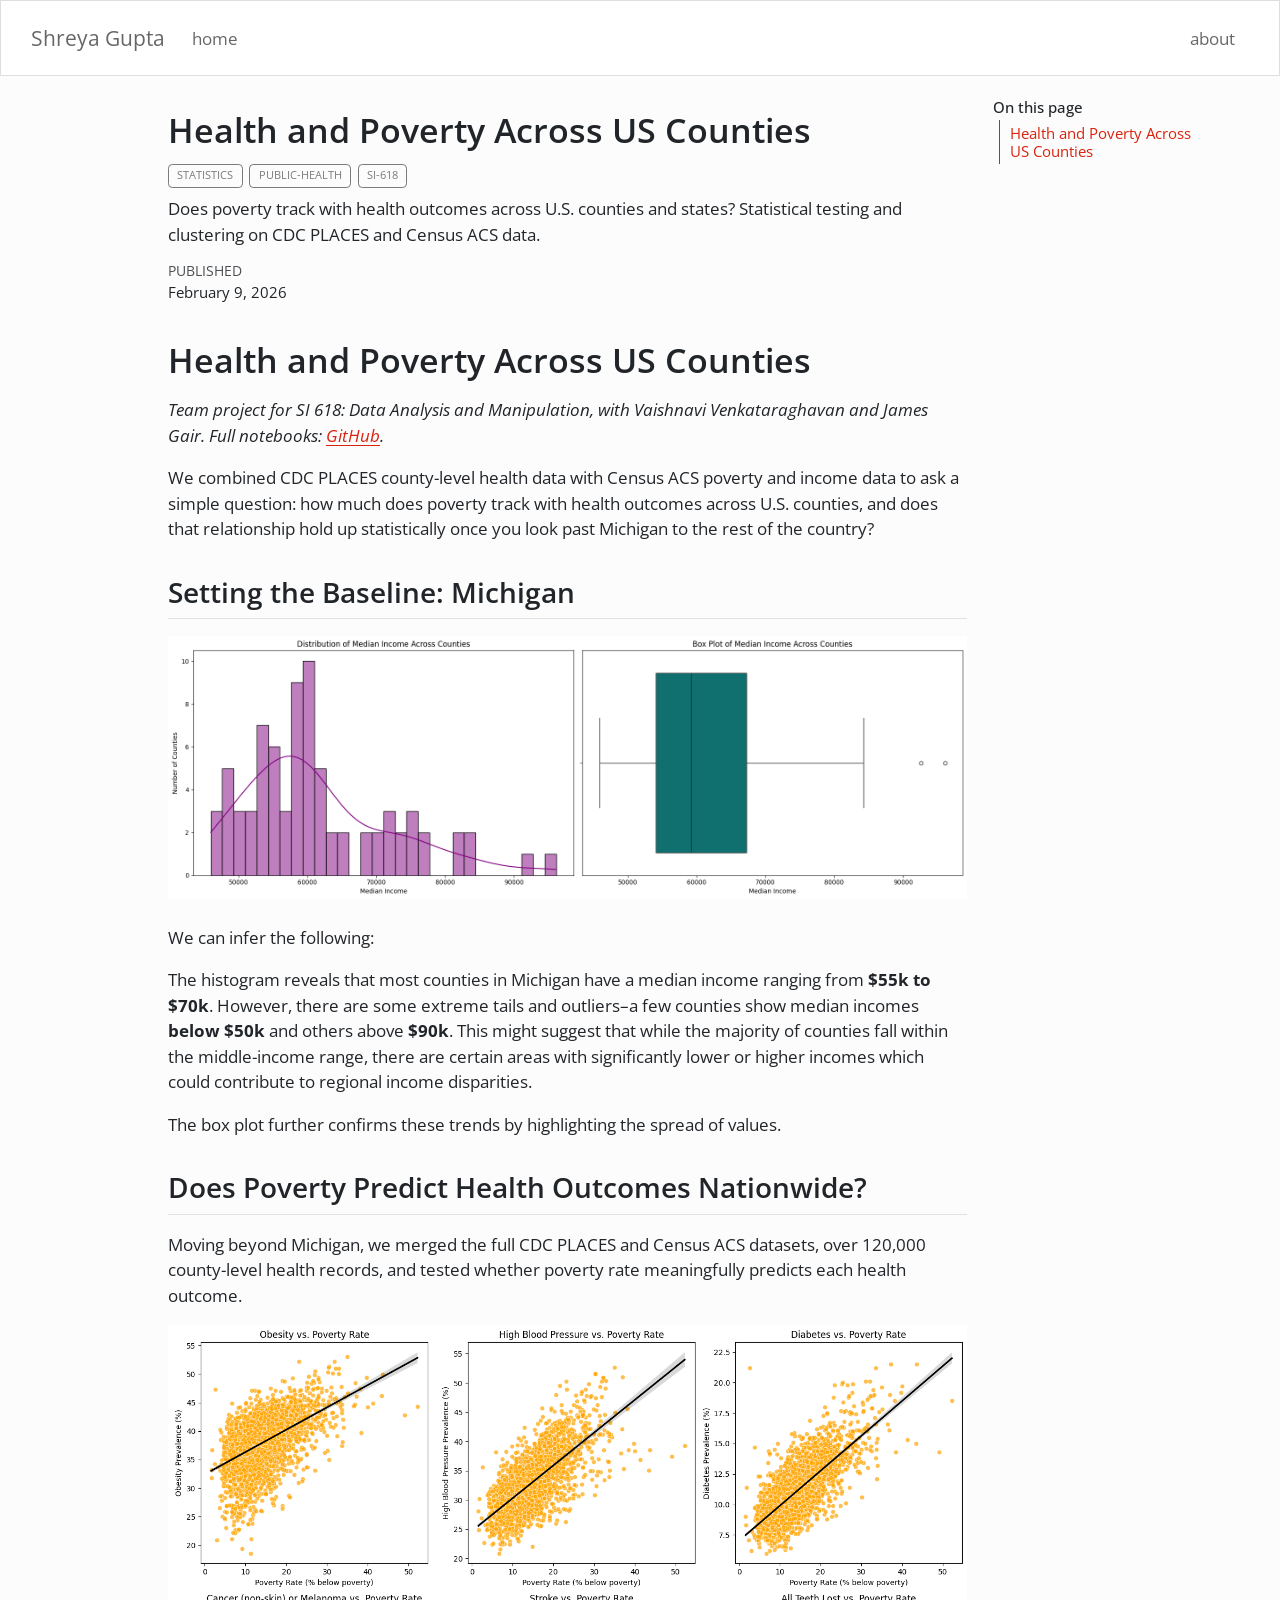
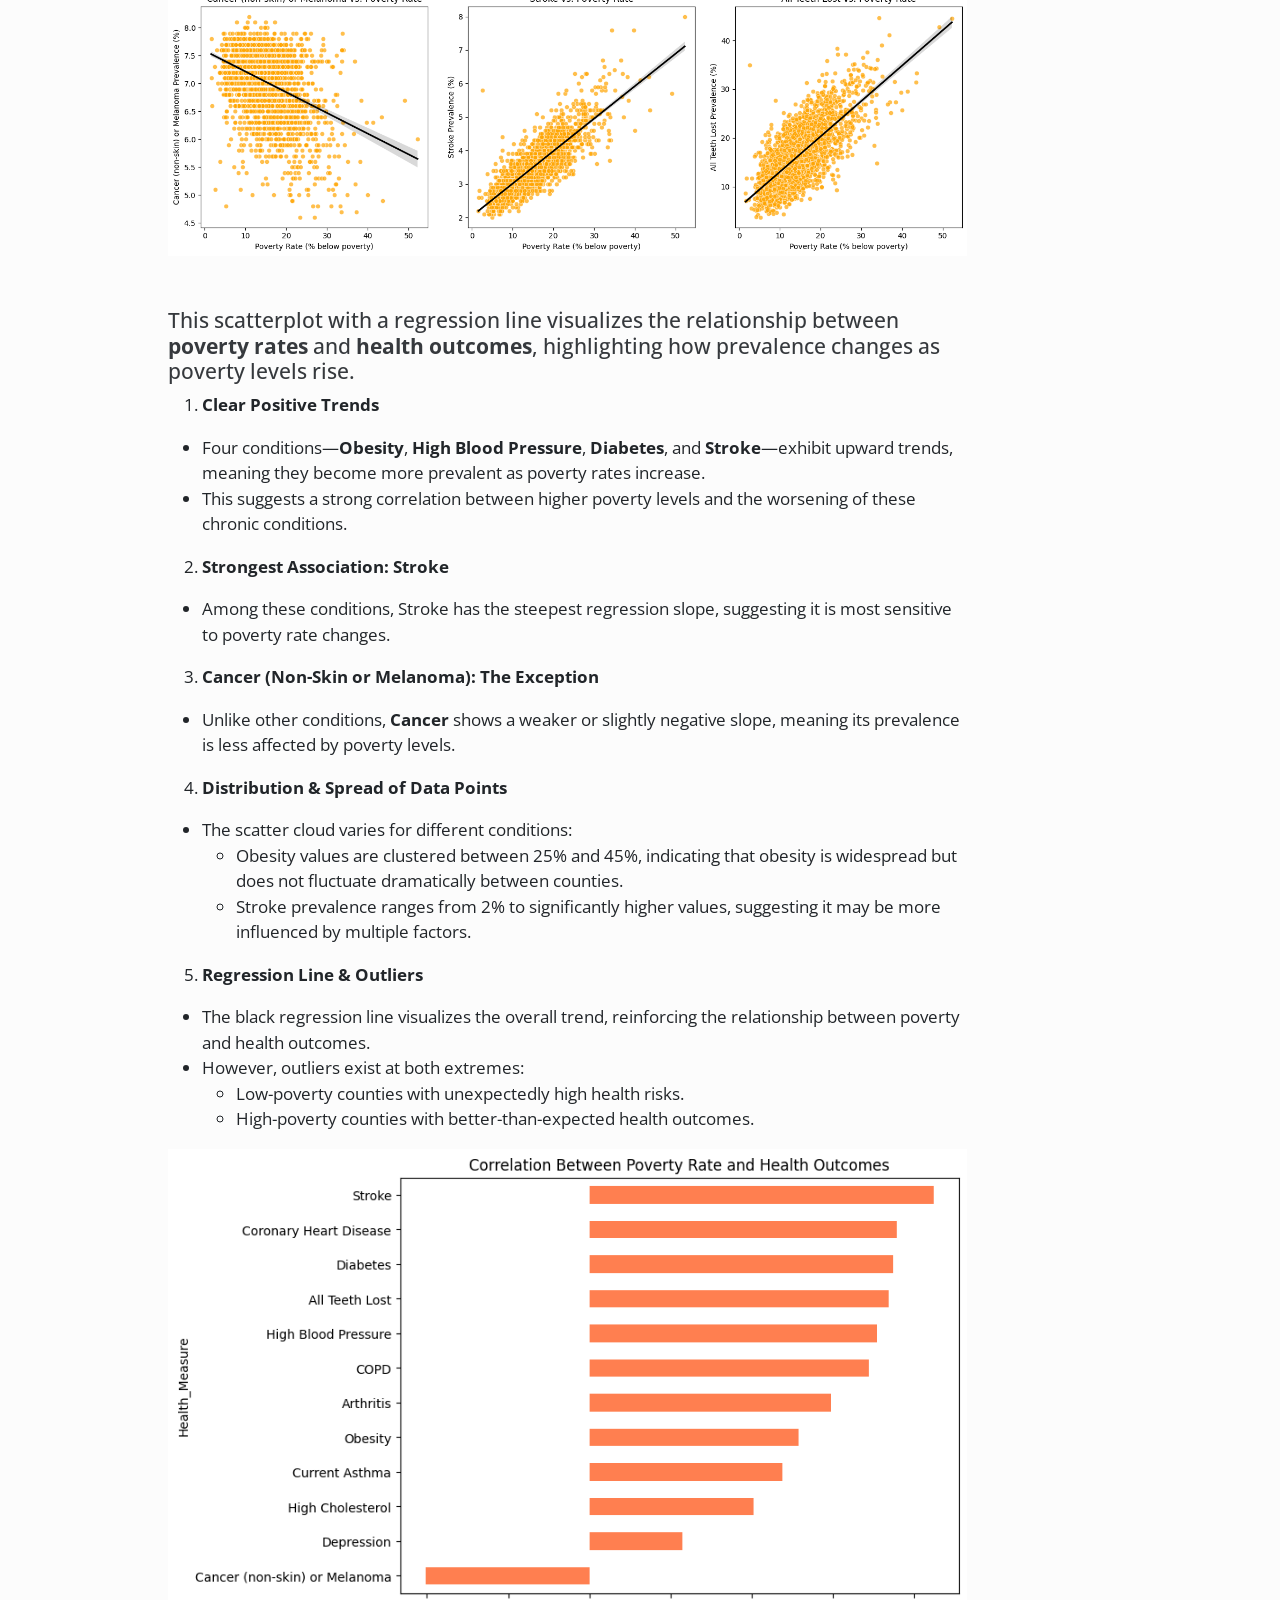
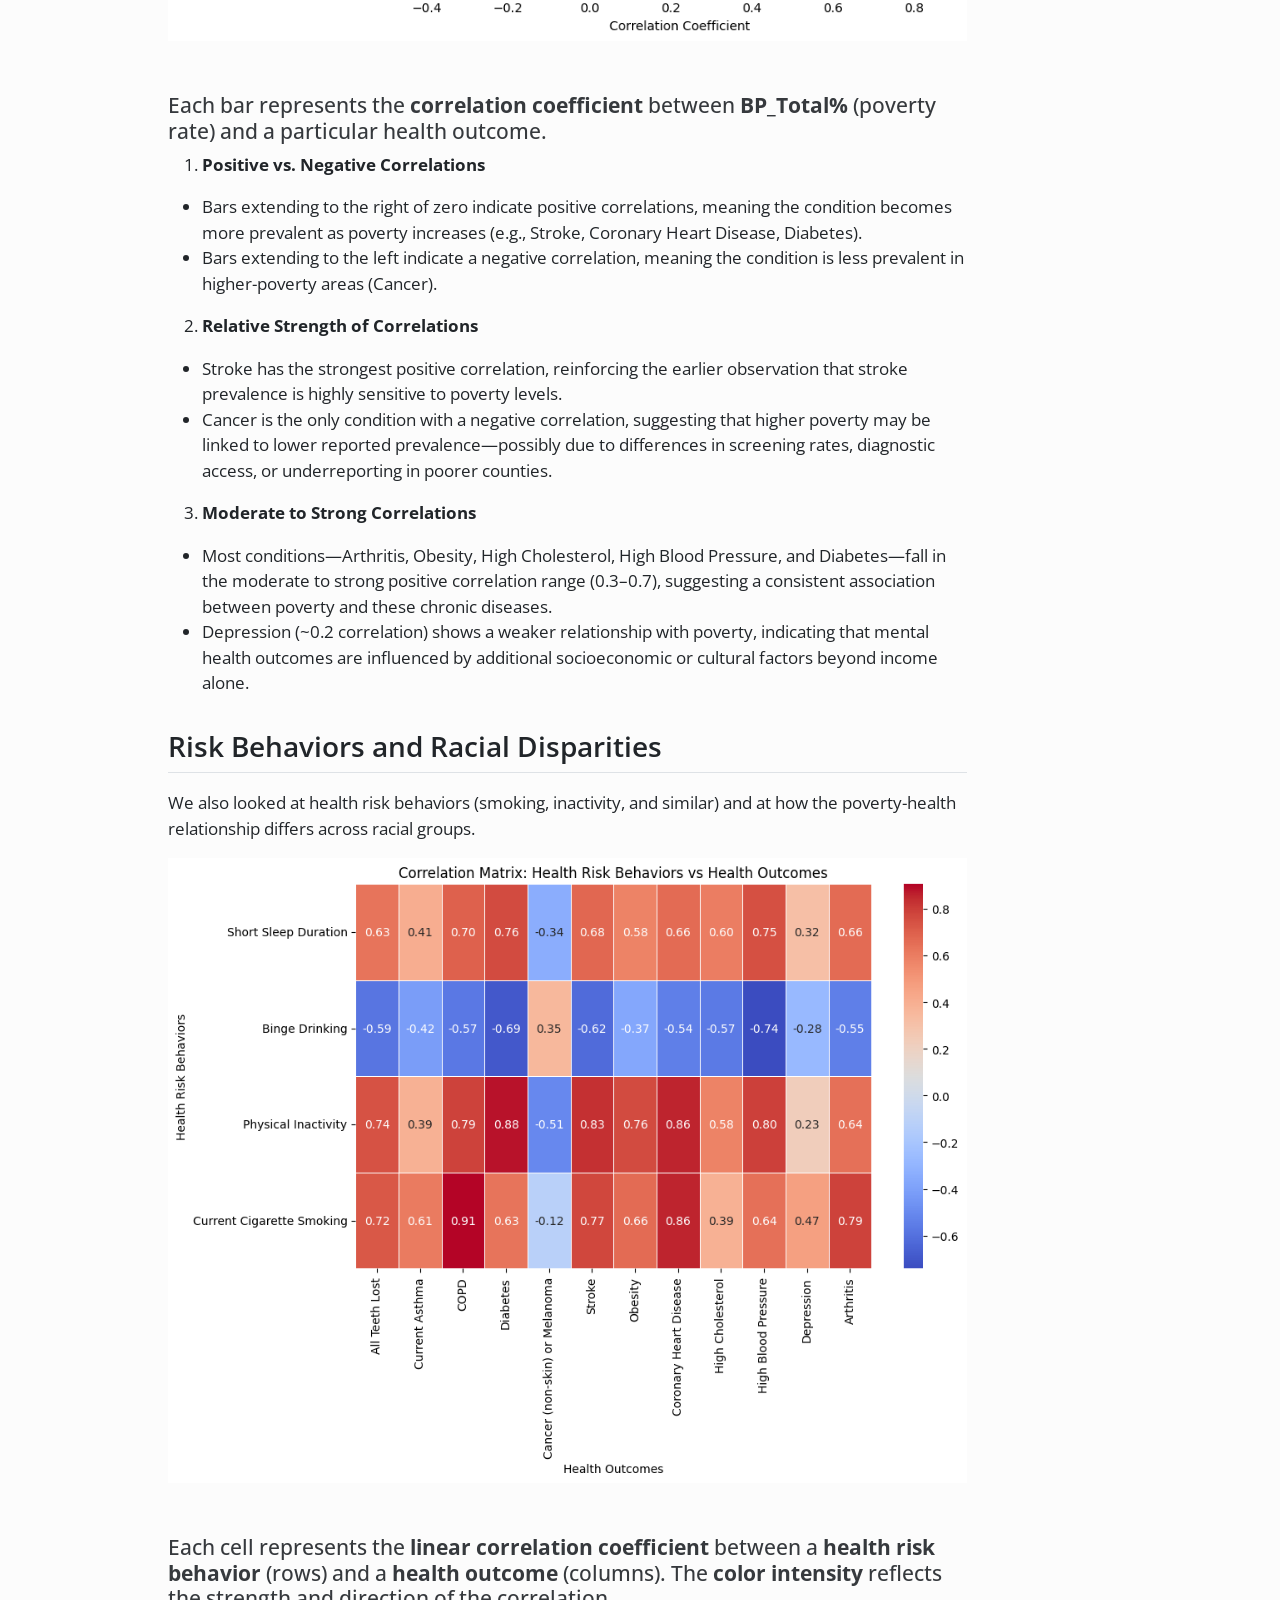
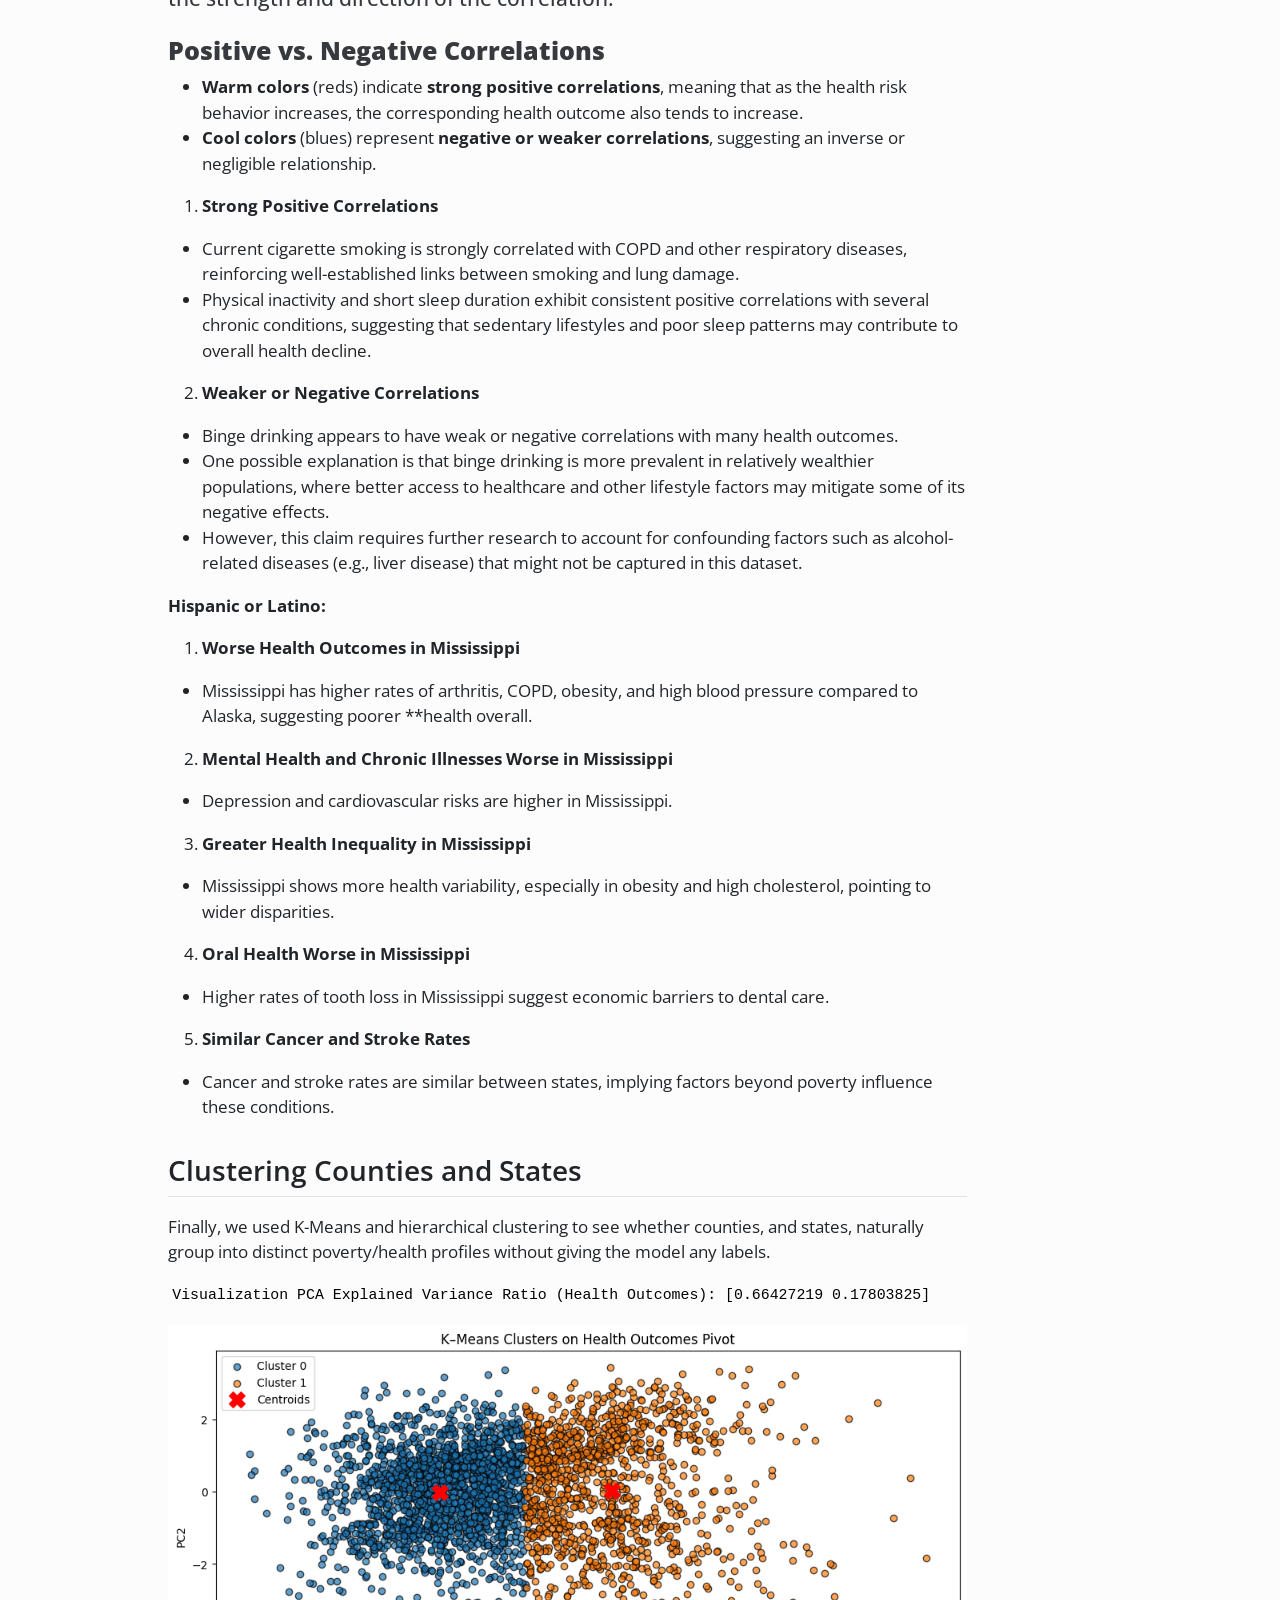
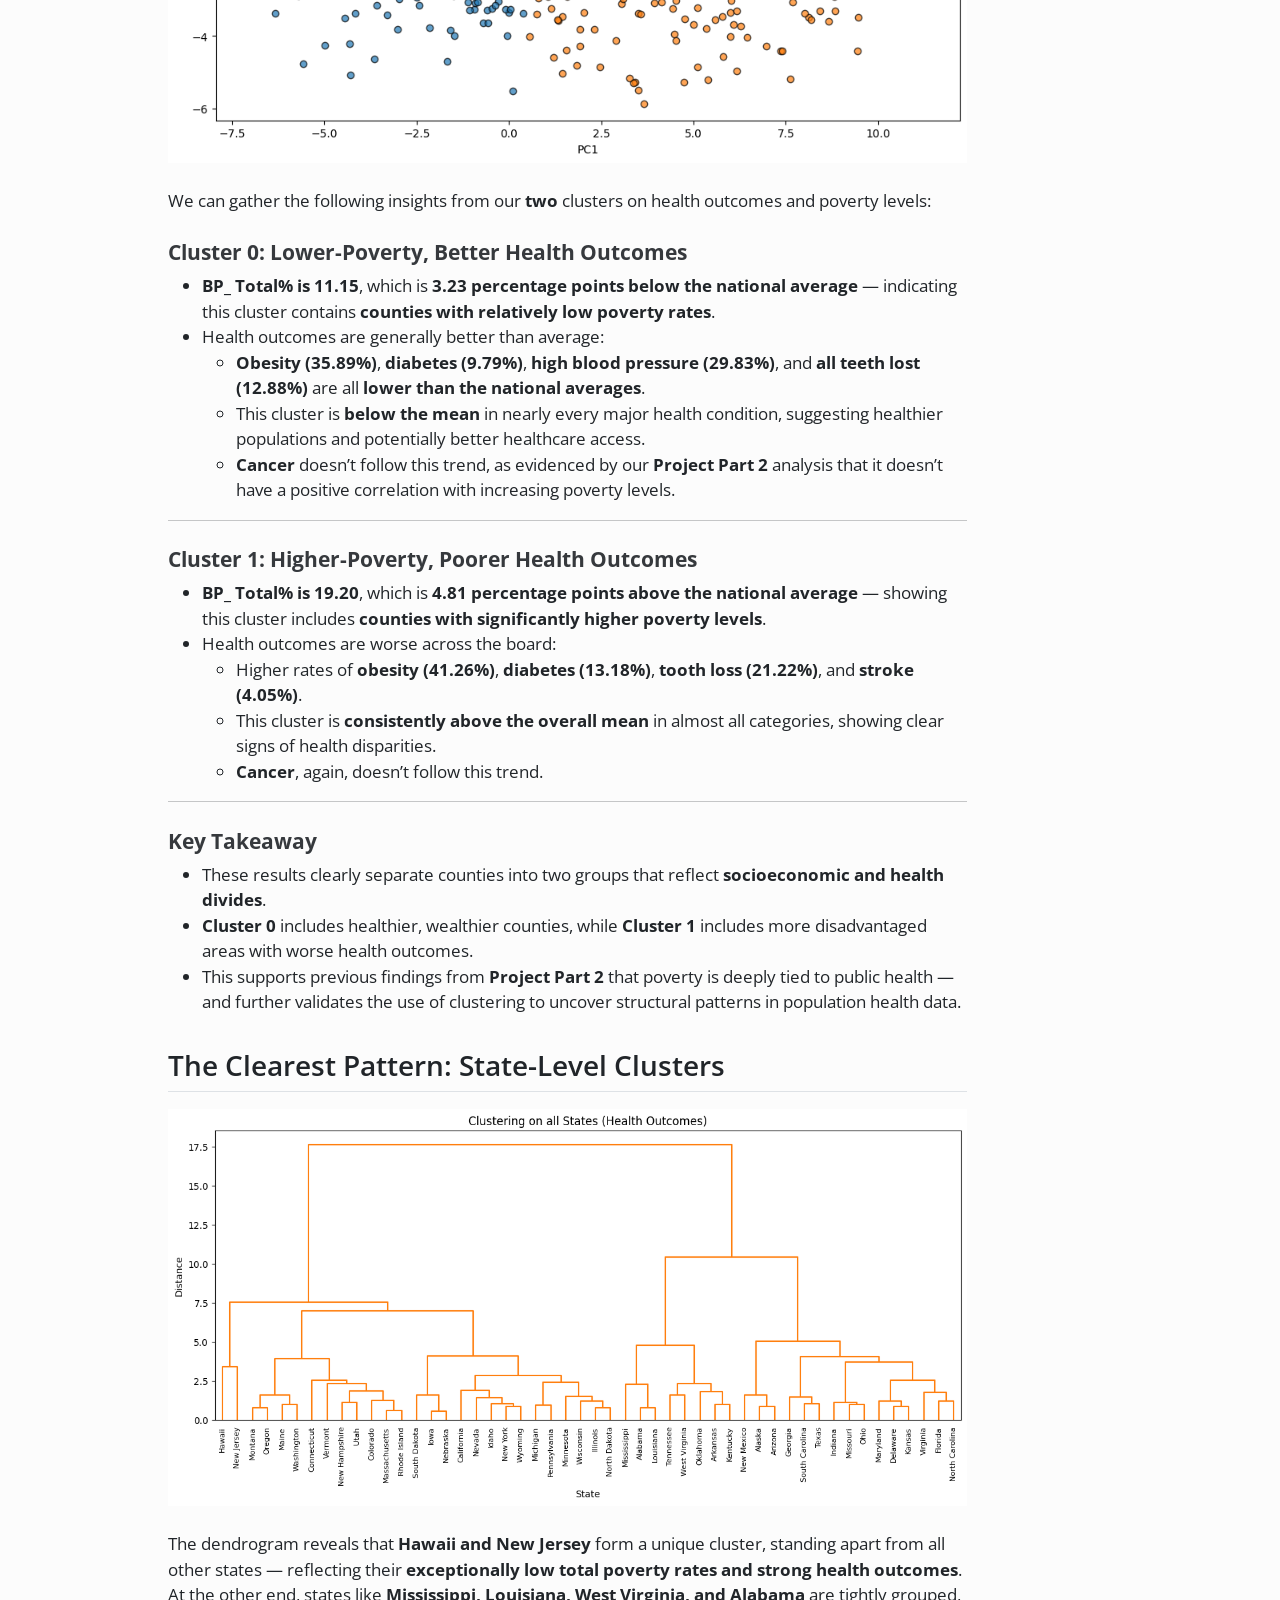
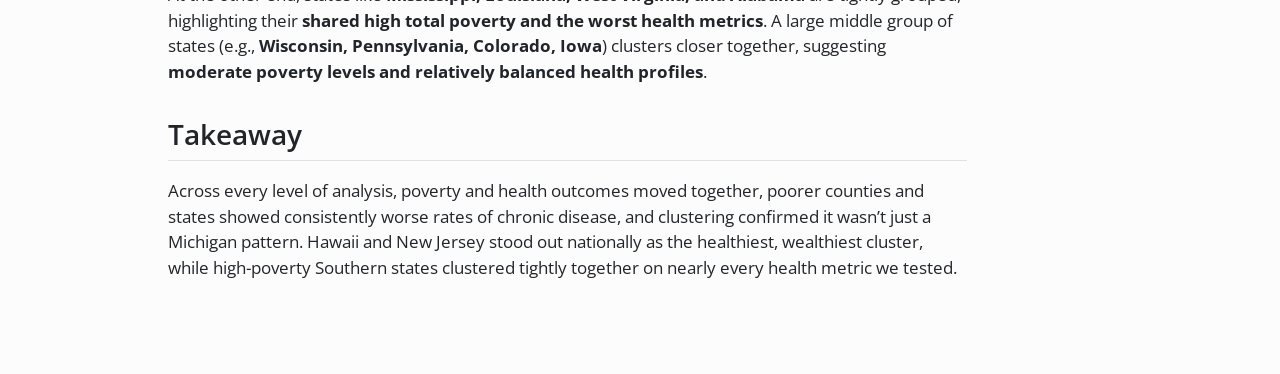
==== docs/posts/county-health-poverty/index.html @ 6ba3e2e2 "Add three portfolio posts: music festival networks, county health/poverty analysis, IBD prediction" ====
<!DOCTYPE html>
<html xmlns="http://www.w3.org/1999/xhtml" lang="en" xml:lang="en"><head>

<meta charset="utf-8">
<meta name="generator" content="quarto-1.5.57">

<meta name="viewport" content="width=device-width, initial-scale=1.0, user-scalable=yes">

<meta name="dcterms.date" content="2026-02-09">
<meta name="description" content="Does poverty track with health outcomes across U.S. counties and states? Statistical testing and clustering on CDC PLACES and Census ACS data.">

<title>Health and Poverty Across US Counties – Shreya Gupta</title>
<style>
code{white-space: pre-wrap;}
span.smallcaps{font-variant: small-caps;}
div.columns{display: flex; gap: min(4vw, 1.5em);}
div.column{flex: auto; overflow-x: auto;}
div.hanging-indent{margin-left: 1.5em; text-indent: -1.5em;}
ul.task-list{list-style: none;}
ul.task-list li input[type="checkbox"] {
  width: 0.8em;
  margin: 0 0.8em 0.2em -1em; /* quarto-specific, see https://github.com/quarto-dev/quarto-cli/issues/4556 */ 
  vertical-align: middle;
}
</style>


<script src="../../site_libs/quarto-nav/quarto-nav.js"></script>
<script src="../../site_libs/quarto-nav/headroom.min.js"></script>
<script src="../../site_libs/clipboard/clipboard.min.js"></script>
<script src="../../site_libs/quarto-search/autocomplete.umd.js"></script>
<script src="../../site_libs/quarto-search/fuse.min.js"></script>
<script src="../../site_libs/quarto-search/quarto-search.js"></script>
<meta name="quarto:offset" content="../../">
<script src="../../site_libs/quarto-html/quarto.js"></script>
<script src="../../site_libs/quarto-html/popper.min.js"></script>
<script src="../../site_libs/quarto-html/tippy.umd.min.js"></script>
<script src="../../site_libs/quarto-html/anchor.min.js"></script>
<link href="../../site_libs/quarto-html/tippy.css" rel="stylesheet">
<link href="../../site_libs/quarto-html/quarto-syntax-highlighting.css" rel="stylesheet" id="quarto-text-highlighting-styles">
<script src="../../site_libs/bootstrap/bootstrap.min.js"></script>
<link href="../../site_libs/bootstrap/bootstrap-icons.css" rel="stylesheet">
<link href="../../site_libs/bootstrap/bootstrap.min.css" rel="stylesheet" id="quarto-bootstrap" data-mode="light">
<script id="quarto-search-options" type="application/json">{
  "location": "navbar",
  "copy-button": false,
  "collapse-after": 3,
  "panel-placement": "end",
  "type": "overlay",
  "limit": 50,
  "keyboard-shortcut": [
    "f",
    "/",
    "s"
  ],
  "show-item-context": false,
  "language": {
    "search-no-results-text": "No results",
    "search-matching-documents-text": "matching documents",
    "search-copy-link-title": "Copy link to search",
    "search-hide-matches-text": "Hide additional matches",
    "search-more-match-text": "more match in this document",
    "search-more-matches-text": "more matches in this document",
    "search-clear-button-title": "Clear",
    "search-text-placeholder": "",
    "search-detached-cancel-button-title": "Cancel",
    "search-submit-button-title": "Submit",
    "search-label": "Search"
  }
}</script>


</head>

<body class="nav-fixed">

<div id="quarto-search-results"></div>
  <header id="quarto-header" class="headroom fixed-top">
    <nav class="navbar navbar-expand-lg " data-bs-theme="dark">
      <div class="navbar-container container-fluid">
      <div class="navbar-brand-container mx-auto">
    <a class="navbar-brand" href="../../index.html">
    <span class="navbar-title">Shreya Gupta</span>
    </a>
  </div>
            <div id="quarto-search" class="" title="Search"></div>
          <button class="navbar-toggler" type="button" data-bs-toggle="collapse" data-bs-target="#navbarCollapse" aria-controls="navbarCollapse" role="menu" aria-expanded="false" aria-label="Toggle navigation" onclick="if (window.quartoToggleHeadroom) { window.quartoToggleHeadroom(); }">
  <span class="navbar-toggler-icon"></span>
</button>
          <div class="collapse navbar-collapse" id="navbarCollapse">
            <ul class="navbar-nav navbar-nav-scroll me-auto">
  <li class="nav-item">
    <a class="nav-link" href="../../index.html"> 
<span class="menu-text">home</span></a>
  </li>  
</ul>
            <ul class="navbar-nav navbar-nav-scroll ms-auto">
  <li class="nav-item">
    <a class="nav-link" href="../../about.html"> 
<span class="menu-text">about</span></a>
  </li>  
</ul>
          </div> <!-- /navcollapse -->
            <div class="quarto-navbar-tools">
</div>
      </div> <!-- /container-fluid -->
    </nav>
</header>
<!-- content -->
<div id="quarto-content" class="quarto-container page-columns page-rows-contents page-layout-article page-navbar">
<!-- sidebar -->
<!-- margin-sidebar -->
    <div id="quarto-margin-sidebar" class="sidebar margin-sidebar">
        <nav id="TOC" role="doc-toc" class="toc-active">
    <h2 id="toc-title">On this page</h2>
   
  <ul>
  <li><a href="#health-and-poverty-across-us-counties" id="toc-health-and-poverty-across-us-counties" class="nav-link active" data-scroll-target="#health-and-poverty-across-us-counties">Health and Poverty Across US Counties</a>
  <ul class="collapse">
  <li><a href="#setting-the-baseline-michigan" id="toc-setting-the-baseline-michigan" class="nav-link" data-scroll-target="#setting-the-baseline-michigan">Setting the Baseline: Michigan</a></li>
  <li><a href="#does-poverty-predict-health-outcomes-nationwide" id="toc-does-poverty-predict-health-outcomes-nationwide" class="nav-link" data-scroll-target="#does-poverty-predict-health-outcomes-nationwide">Does Poverty Predict Health Outcomes Nationwide?</a></li>
  <li><a href="#risk-behaviors-and-racial-disparities" id="toc-risk-behaviors-and-racial-disparities" class="nav-link" data-scroll-target="#risk-behaviors-and-racial-disparities">Risk Behaviors and Racial Disparities</a>
  <ul class="collapse">
  <li><a href="#positive-vs.-negative-correlations" id="toc-positive-vs.-negative-correlations" class="nav-link" data-scroll-target="#positive-vs.-negative-correlations"><strong>Positive vs.&nbsp;Negative Correlations</strong></a></li>
  </ul></li>
  <li><a href="#clustering-counties-and-states" id="toc-clustering-counties-and-states" class="nav-link" data-scroll-target="#clustering-counties-and-states">Clustering Counties and States</a></li>
  <li><a href="#the-clearest-pattern-state-level-clusters" id="toc-the-clearest-pattern-state-level-clusters" class="nav-link" data-scroll-target="#the-clearest-pattern-state-level-clusters">The Clearest Pattern: State-Level Clusters</a></li>
  <li><a href="#takeaway" id="toc-takeaway" class="nav-link" data-scroll-target="#takeaway">Takeaway</a></li>
  </ul></li>
  </ul>
</nav>
    </div>
<!-- main -->
<main class="content" id="quarto-document-content">

<header id="title-block-header" class="quarto-title-block default">
<div class="quarto-title">
<h1 class="title">Health and Poverty Across US Counties</h1>
  <div class="quarto-categories">
    <div class="quarto-category">statistics</div>
    <div class="quarto-category">public-health</div>
    <div class="quarto-category">SI-618</div>
  </div>
  </div>

<div>
  <div class="description">
    Does poverty track with health outcomes across U.S. counties and states? Statistical testing and clustering on CDC PLACES and Census ACS data.
  </div>
</div>


<div class="quarto-title-meta">

    
    <div>
    <div class="quarto-title-meta-heading">Published</div>
    <div class="quarto-title-meta-contents">
      <p class="date">February 9, 2026</p>
    </div>
  </div>
  
    
  </div>
  


</header>


<section id="health-and-poverty-across-us-counties" class="level1">
<h1>Health and Poverty Across US Counties</h1>
<p><em>Team project for SI 618: Data Analysis and Manipulation, with Vaishnavi Venkataraghavan and James Gair. Full notebooks: <a href="https://github.com/shreya-gupta-um/us-county-health-poverty-analysis">GitHub</a>.</em></p>
<p>We combined CDC PLACES county-level health data with Census ACS poverty and income data to ask a simple question: how much does poverty track with health outcomes across U.S. counties, and does that relationship hold up statistically once you look past Michigan to the rest of the country?</p>
<section id="setting-the-baseline-michigan" class="level2">
<h2 class="anchored" data-anchor-id="setting-the-baseline-michigan">Setting the Baseline: Michigan</h2>
<div id="cell-3" class="cell" data-execution_count="31">
<div class="cell-output cell-output-display">
<div>
<figure class="figure">
<p><img src="index_files/figure-html/cell-2-output-1.png" class="img-fluid figure-img"></p>
</figure>
</div>
</div>
</div>
<p>We can infer the following:</p>
<p>The histogram reveals that most counties in Michigan have a median income ranging from <strong>$55k to $70k</strong>. However, there are some extreme tails and outliers–a few counties show median incomes <strong>below $50k</strong> and others above <strong>$90k</strong>. This might suggest that while the majority of counties fall within the middle-income range, there are certain areas with significantly lower or higher incomes which could contribute to regional income disparities.</p>
<p>The box plot further confirms these trends by highlighting the spread of values.</p>
</section>
<section id="does-poverty-predict-health-outcomes-nationwide" class="level2">
<h2 class="anchored" data-anchor-id="does-poverty-predict-health-outcomes-nationwide">Does Poverty Predict Health Outcomes Nationwide?</h2>
<p>Moving beyond Michigan, we merged the full CDC PLACES and Census ACS datasets, over 120,000 county-level health records, and tested whether poverty rate meaningfully predicts each health outcome.</p>
<div id="cell-6" class="cell" data-execution_count="20">
<div class="cell-output cell-output-display">
<div>
<figure class="figure">
<p><img src="index_files/figure-html/cell-3-output-1.png" class="img-fluid figure-img"></p>
</figure>
</div>
</div>
</div>
<section id="this-scatterplot-with-a-regression-line-visualizes-the-relationship-between-poverty-rates-and-health-outcomes-highlighting-how-prevalence-changes-as-poverty-levels-rise." class="level4">
<h4 class="anchored" data-anchor-id="this-scatterplot-with-a-regression-line-visualizes-the-relationship-between-poverty-rates-and-health-outcomes-highlighting-how-prevalence-changes-as-poverty-levels-rise.">This scatterplot with a regression line visualizes the relationship between <strong>poverty rates</strong> and <strong>health outcomes</strong>, highlighting how prevalence changes as poverty levels rise.</h4>
<ol type="1">
<li><strong>Clear Positive Trends</strong></li>
</ol>
<ul>
<li>Four conditions—<strong>Obesity</strong>, <strong>High Blood Pressure</strong>, <strong>Diabetes</strong>, and <strong>Stroke</strong>—exhibit upward trends, meaning they become more prevalent as poverty rates increase.</li>
<li>This suggests a strong correlation between higher poverty levels and the worsening of these chronic conditions.</li>
</ul>
<ol start="2" type="1">
<li><strong>Strongest Association: Stroke</strong></li>
</ol>
<ul>
<li>Among these conditions, Stroke has the steepest regression slope, suggesting it is most sensitive to poverty rate changes.</li>
</ul>
<ol start="3" type="1">
<li><strong>Cancer (Non-Skin or Melanoma): The Exception</strong></li>
</ol>
<ul>
<li>Unlike other conditions, <strong>Cancer</strong> shows a weaker or slightly negative slope, meaning its prevalence is less affected by poverty levels.</li>
</ul>
<ol start="4" type="1">
<li><strong>Distribution &amp; Spread of Data Points</strong></li>
</ol>
<ul>
<li>The scatter cloud varies for different conditions:
<ul>
<li>Obesity values are clustered between 25% and 45%, indicating that obesity is widespread but does not fluctuate dramatically between counties.</li>
<li>Stroke prevalence ranges from 2% to significantly higher values, suggesting it may be more influenced by multiple factors.</li>
</ul></li>
</ul>
<ol start="5" type="1">
<li><strong>Regression Line &amp; Outliers</strong></li>
</ol>
<ul>
<li>The black regression line visualizes the overall trend, reinforcing the relationship between poverty and health outcomes.</li>
<li>However, outliers exist at both extremes:
<ul>
<li>Low-poverty counties with unexpectedly high health risks.</li>
<li>High-poverty counties with better-than-expected health outcomes.</li>
</ul></li>
</ul>
<div id="cell-8" class="cell" data-execution_count="22">
<div class="cell-output cell-output-display">
<div>
<figure class="figure">
<p><img src="index_files/figure-html/cell-4-output-1.png" class="img-fluid figure-img"></p>
</figure>
</div>
</div>
</div>
</section>
<section id="each-bar-represents-the-correlation-coefficient-between-bp_total-poverty-rate-and-a-particular-health-outcome." class="level4">
<h4 class="anchored" data-anchor-id="each-bar-represents-the-correlation-coefficient-between-bp_total-poverty-rate-and-a-particular-health-outcome.">Each bar represents the <strong>correlation coefficient</strong> between <strong>BP_Total%</strong> (poverty rate) and a particular health outcome.</h4>
<ol type="1">
<li><strong>Positive vs.&nbsp;Negative Correlations</strong></li>
</ol>
<ul>
<li>Bars extending to the right of zero indicate positive correlations, meaning the condition becomes more prevalent as poverty increases (e.g., Stroke, Coronary Heart Disease, Diabetes).</li>
<li>Bars extending to the left indicate a negative correlation, meaning the condition is less prevalent in higher-poverty areas (Cancer).</li>
</ul>
<ol start="2" type="1">
<li><strong>Relative Strength of Correlations</strong></li>
</ol>
<ul>
<li>Stroke has the strongest positive correlation, reinforcing the earlier observation that stroke prevalence is highly sensitive to poverty levels.</li>
<li>Cancer is the only condition with a negative correlation, suggesting that higher poverty may be linked to lower reported prevalence—possibly due to differences in screening rates, diagnostic access, or underreporting in poorer counties.</li>
</ul>
<ol start="3" type="1">
<li><strong>Moderate to Strong Correlations</strong></li>
</ol>
<ul>
<li>Most conditions—Arthritis, Obesity, High Cholesterol, High Blood Pressure, and Diabetes—fall in the moderate to strong positive correlation range (0.3–0.7), suggesting a consistent association between poverty and these chronic diseases.</li>
<li>Depression (~0.2 correlation) shows a weaker relationship with poverty, indicating that mental health outcomes are influenced by additional socioeconomic or cultural factors beyond income alone.</li>
</ul>
</section>
</section>
<section id="risk-behaviors-and-racial-disparities" class="level2">
<h2 class="anchored" data-anchor-id="risk-behaviors-and-racial-disparities">Risk Behaviors and Racial Disparities</h2>
<p>We also looked at health risk behaviors (smoking, inactivity, and similar) and at how the poverty-health relationship differs across racial groups.</p>
<div id="cell-11" class="cell" data-execution_count="32">
<div class="cell-output cell-output-display">
<div>
<figure class="figure">
<p><img src="index_files/figure-html/cell-5-output-1.png" class="img-fluid figure-img"></p>
</figure>
</div>
</div>
</div>
<section id="each-cell-represents-the-linear-correlation-coefficient-between-a-health-risk-behavior-rows-and-a-health-outcome-columns.-the-color-intensity-reflects-the-strength-and-direction-of-the-correlation." class="level4">
<h4 class="anchored" data-anchor-id="each-cell-represents-the-linear-correlation-coefficient-between-a-health-risk-behavior-rows-and-a-health-outcome-columns.-the-color-intensity-reflects-the-strength-and-direction-of-the-correlation.">Each cell represents the <strong>linear correlation coefficient</strong> between a <strong>health risk behavior</strong> (rows) and a <strong>health outcome</strong> (columns). The <strong>color intensity</strong> reflects the strength and direction of the correlation.</h4>
</section>
<section id="positive-vs.-negative-correlations" class="level3">
<h3 class="anchored" data-anchor-id="positive-vs.-negative-correlations"><strong>Positive vs.&nbsp;Negative Correlations</strong></h3>
<ul>
<li><strong>Warm colors</strong> (reds) indicate <strong>strong positive correlations</strong>, meaning that as the health risk behavior increases, the corresponding health outcome also tends to increase.</li>
<li><strong>Cool colors</strong> (blues) represent <strong>negative or weaker correlations</strong>, suggesting an inverse or negligible relationship.</li>
</ul>
<ol type="1">
<li><strong>Strong Positive Correlations</strong></li>
</ol>
<ul>
<li>Current cigarette smoking is strongly correlated with COPD and other respiratory diseases, reinforcing well-established links between smoking and lung damage.</li>
<li>Physical inactivity and short sleep duration exhibit consistent positive correlations with several chronic conditions, suggesting that sedentary lifestyles and poor sleep patterns may contribute to overall health decline.</li>
</ul>
<ol start="2" type="1">
<li><strong>Weaker or Negative Correlations</strong></li>
</ol>
<ul>
<li>Binge drinking appears to have weak or negative correlations with many health outcomes.</li>
<li>One possible explanation is that binge drinking is more prevalent in relatively wealthier populations, where better access to healthcare and other lifestyle factors may mitigate some of its negative effects.</li>
<li>However, this claim requires further research to account for confounding factors such as alcohol-related diseases (e.g., liver disease) that might not be captured in this dataset.</li>
</ul>
<p><strong>Hispanic or Latino:</strong></p>
<ol type="1">
<li><strong>Worse Health Outcomes in Mississippi</strong></li>
</ol>
<ul>
<li>Mississippi has higher rates of arthritis, COPD, obesity, and high blood pressure compared to Alaska, suggesting poorer **health overall.</li>
</ul>
<ol start="2" type="1">
<li><strong>Mental Health and Chronic Illnesses Worse in Mississippi</strong></li>
</ol>
<ul>
<li>Depression and cardiovascular risks are higher in Mississippi.</li>
</ul>
<ol start="3" type="1">
<li><strong>Greater Health Inequality in Mississippi</strong></li>
</ol>
<ul>
<li>Mississippi shows more health variability, especially in obesity and high cholesterol, pointing to wider disparities.</li>
</ul>
<ol start="4" type="1">
<li><strong>Oral Health Worse in Mississippi</strong></li>
</ol>
<ul>
<li>Higher rates of tooth loss in Mississippi suggest economic barriers to dental care.</li>
</ul>
<ol start="5" type="1">
<li><strong>Similar Cancer and Stroke Rates</strong></li>
</ol>
<ul>
<li>Cancer and stroke rates are similar between states, implying factors beyond poverty influence these conditions.</li>
</ul>
</section>
</section>
<section id="clustering-counties-and-states" class="level2">
<h2 class="anchored" data-anchor-id="clustering-counties-and-states">Clustering Counties and States</h2>
<p>Finally, we used K-Means and hierarchical clustering to see whether counties, and states, naturally group into distinct poverty/health profiles without giving the model any labels.</p>
<div id="ca163341" class="cell" data-execution_count="15">
<div class="cell-output cell-output-stdout">
<pre><code>Visualization PCA Explained Variance Ratio (Health Outcomes): [0.66427219 0.17803825]</code></pre>
</div>
<div class="cell-output cell-output-display">
<div>
<figure class="figure">
<p><img src="index_files/figure-html/cell-6-output-2.png" class="img-fluid figure-img"></p>
</figure>
</div>
</div>
</div>
<p>We can gather the following insights from our <strong>two</strong> clusters on health outcomes and poverty levels:</p>
<section id="cluster-0-lower-poverty-better-health-outcomes" class="level4">
<h4 class="anchored" data-anchor-id="cluster-0-lower-poverty-better-health-outcomes"><strong>Cluster 0: Lower-Poverty, Better Health Outcomes</strong></h4>
<ul>
<li><strong>BP_ Total% is 11.15</strong>, which is <strong>3.23 percentage points below the national average</strong> — indicating this cluster contains <strong>counties with relatively low poverty rates</strong>.</li>
<li>Health outcomes are generally better than average:
<ul>
<li><strong>Obesity (35.89%)</strong>, <strong>diabetes (9.79%)</strong>, <strong>high blood pressure (29.83%)</strong>, and <strong>all teeth lost (12.88%)</strong> are all <strong>lower than the national averages</strong>.</li>
<li>This cluster is <strong>below the mean</strong> in nearly every major health condition, suggesting healthier populations and potentially better healthcare access.</li>
<li><strong>Cancer</strong> doesn’t follow this trend, as evidenced by our <strong>Project Part 2</strong> analysis that it doesn’t have a positive correlation with increasing poverty levels.</li>
</ul></li>
</ul>
<hr>
</section>
<section id="cluster-1-higher-poverty-poorer-health-outcomes" class="level4">
<h4 class="anchored" data-anchor-id="cluster-1-higher-poverty-poorer-health-outcomes"><strong>Cluster 1: Higher-Poverty, Poorer Health Outcomes</strong></h4>
<ul>
<li><strong>BP_ Total% is 19.20</strong>, which is <strong>4.81 percentage points above the national average</strong> — showing this cluster includes <strong>counties with significantly higher poverty levels</strong>.</li>
<li>Health outcomes are worse across the board:
<ul>
<li>Higher rates of <strong>obesity (41.26%)</strong>, <strong>diabetes (13.18%)</strong>, <strong>tooth loss (21.22%)</strong>, and <strong>stroke (4.05%)</strong>.</li>
<li>This cluster is <strong>consistently above the overall mean</strong> in almost all categories, showing clear signs of health disparities.</li>
<li><strong>Cancer</strong>, again, doesn’t follow this trend.</li>
</ul></li>
</ul>
<hr>
</section>
<section id="key-takeaway" class="level4">
<h4 class="anchored" data-anchor-id="key-takeaway"><strong>Key Takeaway</strong></h4>
<ul>
<li>These results clearly separate counties into two groups that reflect <strong>socioeconomic and health divides</strong>.</li>
<li><strong>Cluster 0</strong> includes healthier, wealthier counties, while <strong>Cluster 1</strong> includes more disadvantaged areas with worse health outcomes.</li>
<li>This supports previous findings from <strong>Project Part 2</strong> that poverty is deeply tied to public health — and further validates the use of clustering to uncover structural patterns in population health data.</li>
</ul>
</section>
</section>
<section id="the-clearest-pattern-state-level-clusters" class="level2">
<h2 class="anchored" data-anchor-id="the-clearest-pattern-state-level-clusters">The Clearest Pattern: State-Level Clusters</h2>
<div id="37fe356d" class="cell" data-execution_count="33">
<div class="cell-output cell-output-display">
<div>
<figure class="figure">
<p><img src="index_files/figure-html/cell-7-output-1.png" class="img-fluid figure-img"></p>
</figure>
</div>
</div>
</div>
<p>The dendrogram reveals that <strong>Hawaii and New Jersey</strong> form a unique cluster, standing apart from all other states — reflecting their <strong>exceptionally low total poverty rates and strong health outcomes</strong>. At the other end, states like <strong>Mississippi, Louisiana, West Virginia, and Alabama</strong> are tightly grouped, highlighting their <strong>shared high total poverty and the worst health metrics</strong>. A large middle group of states (e.g., <strong>Wisconsin, Pennsylvania, Colorado, Iowa</strong>) clusters closer together, suggesting <strong>moderate poverty levels and relatively balanced health profiles</strong>.</p>
</section>
<section id="takeaway" class="level2">
<h2 class="anchored" data-anchor-id="takeaway">Takeaway</h2>
<p>Across every level of analysis, poverty and health outcomes moved together, poorer counties and states showed consistently worse rates of chronic disease, and clustering confirmed it wasn’t just a Michigan pattern. Hawaii and New Jersey stood out nationally as the healthiest, wealthiest cluster, while high-poverty Southern states clustered tightly together on nearly every health metric we tested.</p>


</section>
</section>

</main> <!-- /main -->
<script id="quarto-html-after-body" type="application/javascript">
window.document.addEventListener("DOMContentLoaded", function (event) {
  const toggleBodyColorMode = (bsSheetEl) => {
    const mode = bsSheetEl.getAttribute("data-mode");
    const bodyEl = window.document.querySelector("body");
    if (mode === "dark") {
      bodyEl.classList.add("quarto-dark");
      bodyEl.classList.remove("quarto-light");
    } else {
      bodyEl.classList.add("quarto-light");
      bodyEl.classList.remove("quarto-dark");
    }
  }
  const toggleBodyColorPrimary = () => {
    const bsSheetEl = window.document.querySelector("link#quarto-bootstrap");
    if (bsSheetEl) {
      toggleBodyColorMode(bsSheetEl);
    }
  }
  toggleBodyColorPrimary();  
  const icon = "";
  const anchorJS = new window.AnchorJS();
  anchorJS.options = {
    placement: 'right',
    icon: icon
  };
  anchorJS.add('.anchored');
  const isCodeAnnotation = (el) => {
    for (const clz of el.classList) {
      if (clz.startsWith('code-annotation-')) {                     
        return true;
      }
    }
    return false;
  }
  const onCopySuccess = function(e) {
    // button target
    const button = e.trigger;
    // don't keep focus
    button.blur();
    // flash "checked"
    button.classList.add('code-copy-button-checked');
    var currentTitle = button.getAttribute("title");
    button.setAttribute("title", "Copied!");
    let tooltip;
    if (window.bootstrap) {
      button.setAttribute("data-bs-toggle", "tooltip");
      button.setAttribute("data-bs-placement", "left");
      button.setAttribute("data-bs-title", "Copied!");
      tooltip = new bootstrap.Tooltip(button, 
        { trigger: "manual", 
          customClass: "code-copy-button-tooltip",
          offset: [0, -8]});
      tooltip.show();    
    }
    setTimeout(function() {
      if (tooltip) {
        tooltip.hide();
        button.removeAttribute("data-bs-title");
        button.removeAttribute("data-bs-toggle");
        button.removeAttribute("data-bs-placement");
      }
      button.setAttribute("title", currentTitle);
      button.classList.remove('code-copy-button-checked');
    }, 1000);
    // clear code selection
    e.clearSelection();
  }
  const getTextToCopy = function(trigger) {
      const codeEl = trigger.previousElementSibling.cloneNode(true);
      for (const childEl of codeEl.children) {
        if (isCodeAnnotation(childEl)) {
          childEl.remove();
        }
      }
      return codeEl.innerText;
  }
  const clipboard = new window.ClipboardJS('.code-copy-button:not([data-in-quarto-modal])', {
    text: getTextToCopy
  });
  clipboard.on('success', onCopySuccess);
  if (window.document.getElementById('quarto-embedded-source-code-modal')) {
    // For code content inside modals, clipBoardJS needs to be initialized with a container option
    // TODO: Check when it could be a function (https://github.com/zenorocha/clipboard.js/issues/860)
    const clipboardModal = new window.ClipboardJS('.code-copy-button[data-in-quarto-modal]', {
      text: getTextToCopy,
      container: window.document.getElementById('quarto-embedded-source-code-modal')
    });
    clipboardModal.on('success', onCopySuccess);
  }
    var localhostRegex = new RegExp(/^(?:http|https):\/\/localhost\:?[0-9]*\//);
    var mailtoRegex = new RegExp(/^mailto:/);
      var filterRegex = new RegExp('/' + window.location.host + '/');
    var isInternal = (href) => {
        return filterRegex.test(href) || localhostRegex.test(href) || mailtoRegex.test(href);
    }
    // Inspect non-navigation links and adorn them if external
 	var links = window.document.querySelectorAll('a[href]:not(.nav-link):not(.navbar-brand):not(.toc-action):not(.sidebar-link):not(.sidebar-item-toggle):not(.pagination-link):not(.no-external):not([aria-hidden]):not(.dropdown-item):not(.quarto-navigation-tool):not(.about-link)');
    for (var i=0; i<links.length; i++) {
      const link = links[i];
      if (!isInternal(link.href)) {
        // undo the damage that might have been done by quarto-nav.js in the case of
        // links that we want to consider external
        if (link.dataset.originalHref !== undefined) {
          link.href = link.dataset.originalHref;
        }
      }
    }
  function tippyHover(el, contentFn, onTriggerFn, onUntriggerFn) {
    const config = {
      allowHTML: true,
      maxWidth: 500,
      delay: 100,
      arrow: false,
      appendTo: function(el) {
          return el.parentElement;
      },
      interactive: true,
      interactiveBorder: 10,
      theme: 'quarto',
      placement: 'bottom-start',
    };
    if (contentFn) {
      config.content = contentFn;
    }
    if (onTriggerFn) {
      config.onTrigger = onTriggerFn;
    }
    if (onUntriggerFn) {
      config.onUntrigger = onUntriggerFn;
    }
    window.tippy(el, config); 
  }
  const noterefs = window.document.querySelectorAll('a[role="doc-noteref"]');
  for (var i=0; i<noterefs.length; i++) {
    const ref = noterefs[i];
    tippyHover(ref, function() {
      // use id or data attribute instead here
      let href = ref.getAttribute('data-footnote-href') || ref.getAttribute('href');
      try { href = new URL(href).hash; } catch {}
      const id = href.replace(/^#\/?/, "");
      const note = window.document.getElementById(id);
      if (note) {
        return note.innerHTML;
      } else {
        return "";
      }
    });
  }
  const xrefs = window.document.querySelectorAll('a.quarto-xref');
  const processXRef = (id, note) => {
    // Strip column container classes
    const stripColumnClz = (el) => {
      el.classList.remove("page-full", "page-columns");
      if (el.children) {
        for (const child of el.children) {
          stripColumnClz(child);
        }
      }
    }
    stripColumnClz(note)
    if (id === null || id.startsWith('sec-')) {
      // Special case sections, only their first couple elements
      const container = document.createElement("div");
      if (note.children && note.children.length > 2) {
        container.appendChild(note.children[0].cloneNode(true));
        for (let i = 1; i < note.children.length; i++) {
          const child = note.children[i];
          if (child.tagName === "P" && child.innerText === "") {
            continue;
          } else {
            container.appendChild(child.cloneNode(true));
            break;
          }
        }
        if (window.Quarto?.typesetMath) {
          window.Quarto.typesetMath(container);
        }
        return container.innerHTML
      } else {
        if (window.Quarto?.typesetMath) {
          window.Quarto.typesetMath(note);
        }
        return note.innerHTML;
      }
    } else {
      // Remove any anchor links if they are present
      const anchorLink = note.querySelector('a.anchorjs-link');
      if (anchorLink) {
        anchorLink.remove();
      }
      if (window.Quarto?.typesetMath) {
        window.Quarto.typesetMath(note);
      }
      // TODO in 1.5, we should make sure this works without a callout special case
      if (note.classList.contains("callout")) {
        return note.outerHTML;
      } else {
        return note.innerHTML;
      }
    }
  }
  for (var i=0; i<xrefs.length; i++) {
    const xref = xrefs[i];
    tippyHover(xref, undefined, function(instance) {
      instance.disable();
      let url = xref.getAttribute('href');
      let hash = undefined; 
      if (url.startsWith('#')) {
        hash = url;
      } else {
        try { hash = new URL(url).hash; } catch {}
      }
      if (hash) {
        const id = hash.replace(/^#\/?/, "");
        const note = window.document.getElementById(id);
        if (note !== null) {
          try {
            const html = processXRef(id, note.cloneNode(true));
            instance.setContent(html);
          } finally {
            instance.enable();
            instance.show();
          }
        } else {
          // See if we can fetch this
          fetch(url.split('#')[0])
          .then(res => res.text())
          .then(html => {
            const parser = new DOMParser();
            const htmlDoc = parser.parseFromString(html, "text/html");
            const note = htmlDoc.getElementById(id);
            if (note !== null) {
              const html = processXRef(id, note);
              instance.setContent(html);
            } 
          }).finally(() => {
            instance.enable();
            instance.show();
          });
        }
      } else {
        // See if we can fetch a full url (with no hash to target)
        // This is a special case and we should probably do some content thinning / targeting
        fetch(url)
        .then(res => res.text())
        .then(html => {
          const parser = new DOMParser();
          const htmlDoc = parser.parseFromString(html, "text/html");
          const note = htmlDoc.querySelector('main.content');
          if (note !== null) {
            // This should only happen for chapter cross references
            // (since there is no id in the URL)
            // remove the first header
            if (note.children.length > 0 && note.children[0].tagName === "HEADER") {
              note.children[0].remove();
            }
            const html = processXRef(null, note);
            instance.setContent(html);
          } 
        }).finally(() => {
          instance.enable();
          instance.show();
        });
      }
    }, function(instance) {
    });
  }
      let selectedAnnoteEl;
      const selectorForAnnotation = ( cell, annotation) => {
        let cellAttr = 'data-code-cell="' + cell + '"';
        let lineAttr = 'data-code-annotation="' +  annotation + '"';
        const selector = 'span[' + cellAttr + '][' + lineAttr + ']';
        return selector;
      }
      const selectCodeLines = (annoteEl) => {
        const doc = window.document;
        const targetCell = annoteEl.getAttribute("data-target-cell");
        const targetAnnotation = annoteEl.getAttribute("data-target-annotation");
        const annoteSpan = window.document.querySelector(selectorForAnnotation(targetCell, targetAnnotation));
        const lines = annoteSpan.getAttribute("data-code-lines").split(",");
        const lineIds = lines.map((line) => {
          return targetCell + "-" + line;
        })
        let top = null;
        let height = null;
        let parent = null;
        if (lineIds.length > 0) {
            //compute the position of the single el (top and bottom and make a div)
            const el = window.document.getElementById(lineIds[0]);
            top = el.offsetTop;
            height = el.offsetHeight;
            parent = el.parentElement.parentElement;
          if (lineIds.length > 1) {
            const lastEl = window.document.getElementById(lineIds[lineIds.length - 1]);
            const bottom = lastEl.offsetTop + lastEl.offsetHeight;
            height = bottom - top;
          }
          if (top !== null && height !== null && parent !== null) {
            // cook up a div (if necessary) and position it 
            let div = window.document.getElementById("code-annotation-line-highlight");
            if (div === null) {
              div = window.document.createElement("div");
              div.setAttribute("id", "code-annotation-line-highlight");
              div.style.position = 'absolute';
              parent.appendChild(div);
            }
            div.style.top = top - 2 + "px";
            div.style.height = height + 4 + "px";
            div.style.left = 0;
            let gutterDiv = window.document.getElementById("code-annotation-line-highlight-gutter");
            if (gutterDiv === null) {
              gutterDiv = window.document.createElement("div");
              gutterDiv.setAttribute("id", "code-annotation-line-highlight-gutter");
              gutterDiv.style.position = 'absolute';
              const codeCell = window.document.getElementById(targetCell);
              const gutter = codeCell.querySelector('.code-annotation-gutter');
              gutter.appendChild(gutterDiv);
            }
            gutterDiv.style.top = top - 2 + "px";
            gutterDiv.style.height = height + 4 + "px";
          }
          selectedAnnoteEl = annoteEl;
        }
      };
      const unselectCodeLines = () => {
        const elementsIds = ["code-annotation-line-highlight", "code-annotation-line-highlight-gutter"];
        elementsIds.forEach((elId) => {
          const div = window.document.getElementById(elId);
          if (div) {
            div.remove();
          }
        });
        selectedAnnoteEl = undefined;
      };
        // Handle positioning of the toggle
    window.addEventListener(
      "resize",
      throttle(() => {
        elRect = undefined;
        if (selectedAnnoteEl) {
          selectCodeLines(selectedAnnoteEl);
        }
      }, 10)
    );
    function throttle(fn, ms) {
    let throttle = false;
    let timer;
      return (...args) => {
        if(!throttle) { // first call gets through
            fn.apply(this, args);
            throttle = true;
        } else { // all the others get throttled
            if(timer) clearTimeout(timer); // cancel #2
            timer = setTimeout(() => {
              fn.apply(this, args);
              timer = throttle = false;
            }, ms);
        }
      };
    }
      // Attach click handler to the DT
      const annoteDls = window.document.querySelectorAll('dt[data-target-cell]');
      for (const annoteDlNode of annoteDls) {
        annoteDlNode.addEventListener('click', (event) => {
          const clickedEl = event.target;
          if (clickedEl !== selectedAnnoteEl) {
            unselectCodeLines();
            const activeEl = window.document.querySelector('dt[data-target-cell].code-annotation-active');
            if (activeEl) {
              activeEl.classList.remove('code-annotation-active');
            }
            selectCodeLines(clickedEl);
            clickedEl.classList.add('code-annotation-active');
          } else {
            // Unselect the line
            unselectCodeLines();
            clickedEl.classList.remove('code-annotation-active');
          }
        });
      }
  const findCites = (el) => {
    const parentEl = el.parentElement;
    if (parentEl) {
      const cites = parentEl.dataset.cites;
      if (cites) {
        return {
          el,
          cites: cites.split(' ')
        };
      } else {
        return findCites(el.parentElement)
      }
    } else {
      return undefined;
    }
  };
  var bibliorefs = window.document.querySelectorAll('a[role="doc-biblioref"]');
  for (var i=0; i<bibliorefs.length; i++) {
    const ref = bibliorefs[i];
    const citeInfo = findCites(ref);
    if (citeInfo) {
      tippyHover(citeInfo.el, function() {
        var popup = window.document.createElement('div');
        citeInfo.cites.forEach(function(cite) {
          var citeDiv = window.document.createElement('div');
          citeDiv.classList.add('hanging-indent');
          citeDiv.classList.add('csl-entry');
          var biblioDiv = window.document.getElementById('ref-' + cite);
          if (biblioDiv) {
            citeDiv.innerHTML = biblioDiv.innerHTML;
          }
          popup.appendChild(citeDiv);
        });
        return popup.innerHTML;
      });
    }
  }
});
</script>
</div> <!-- /content -->




</body></html>
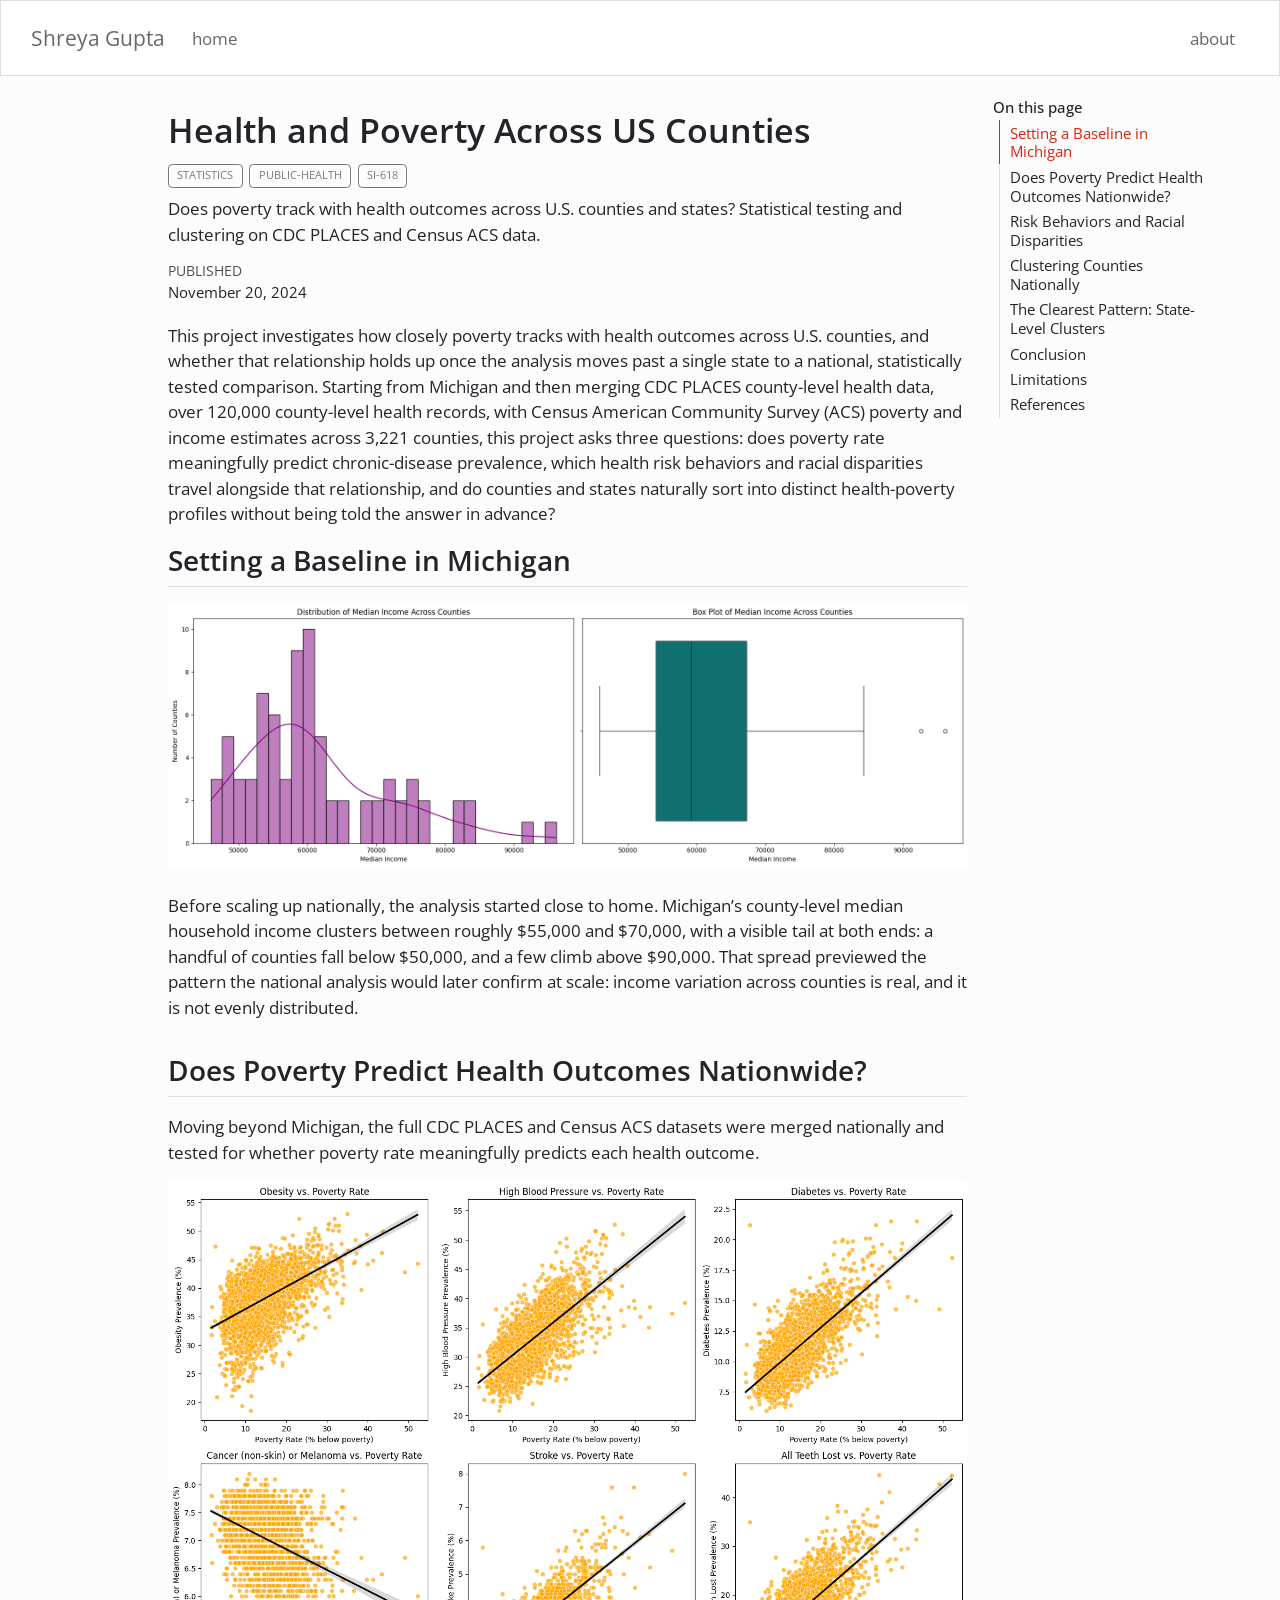
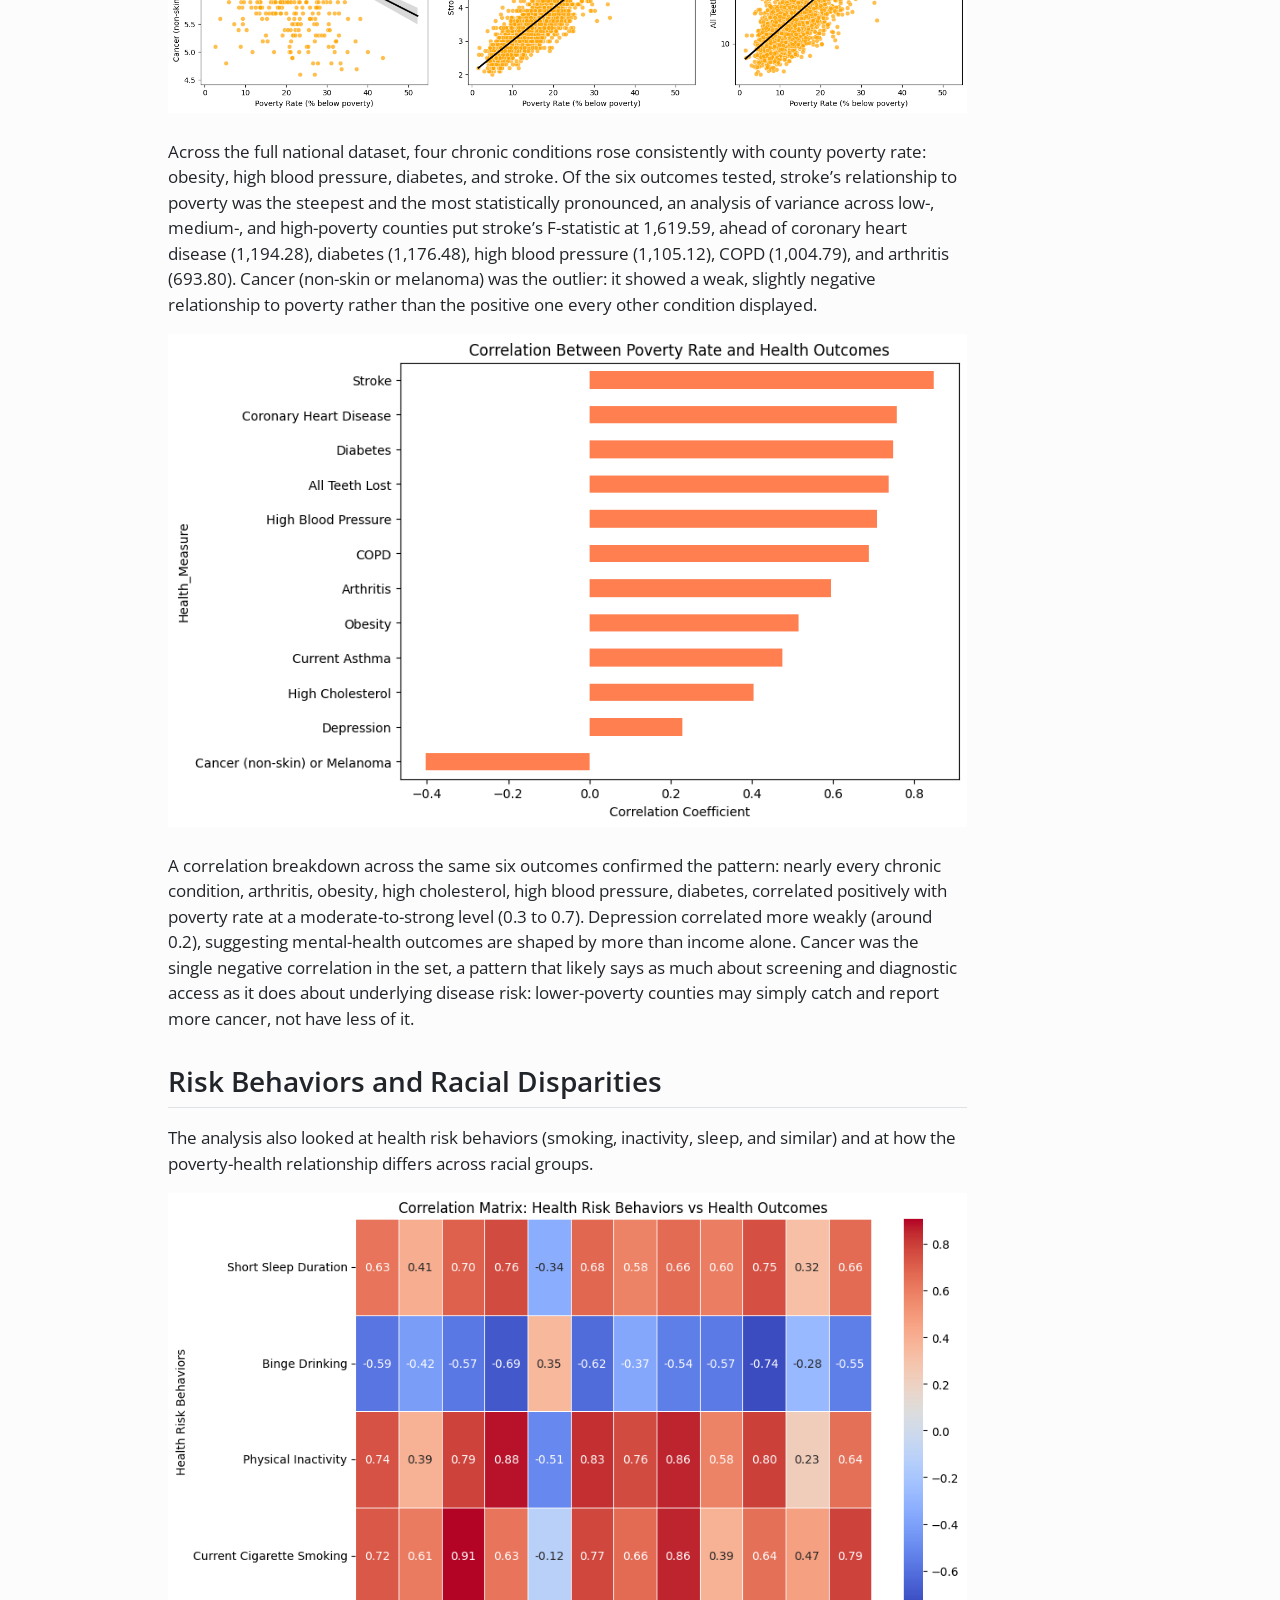
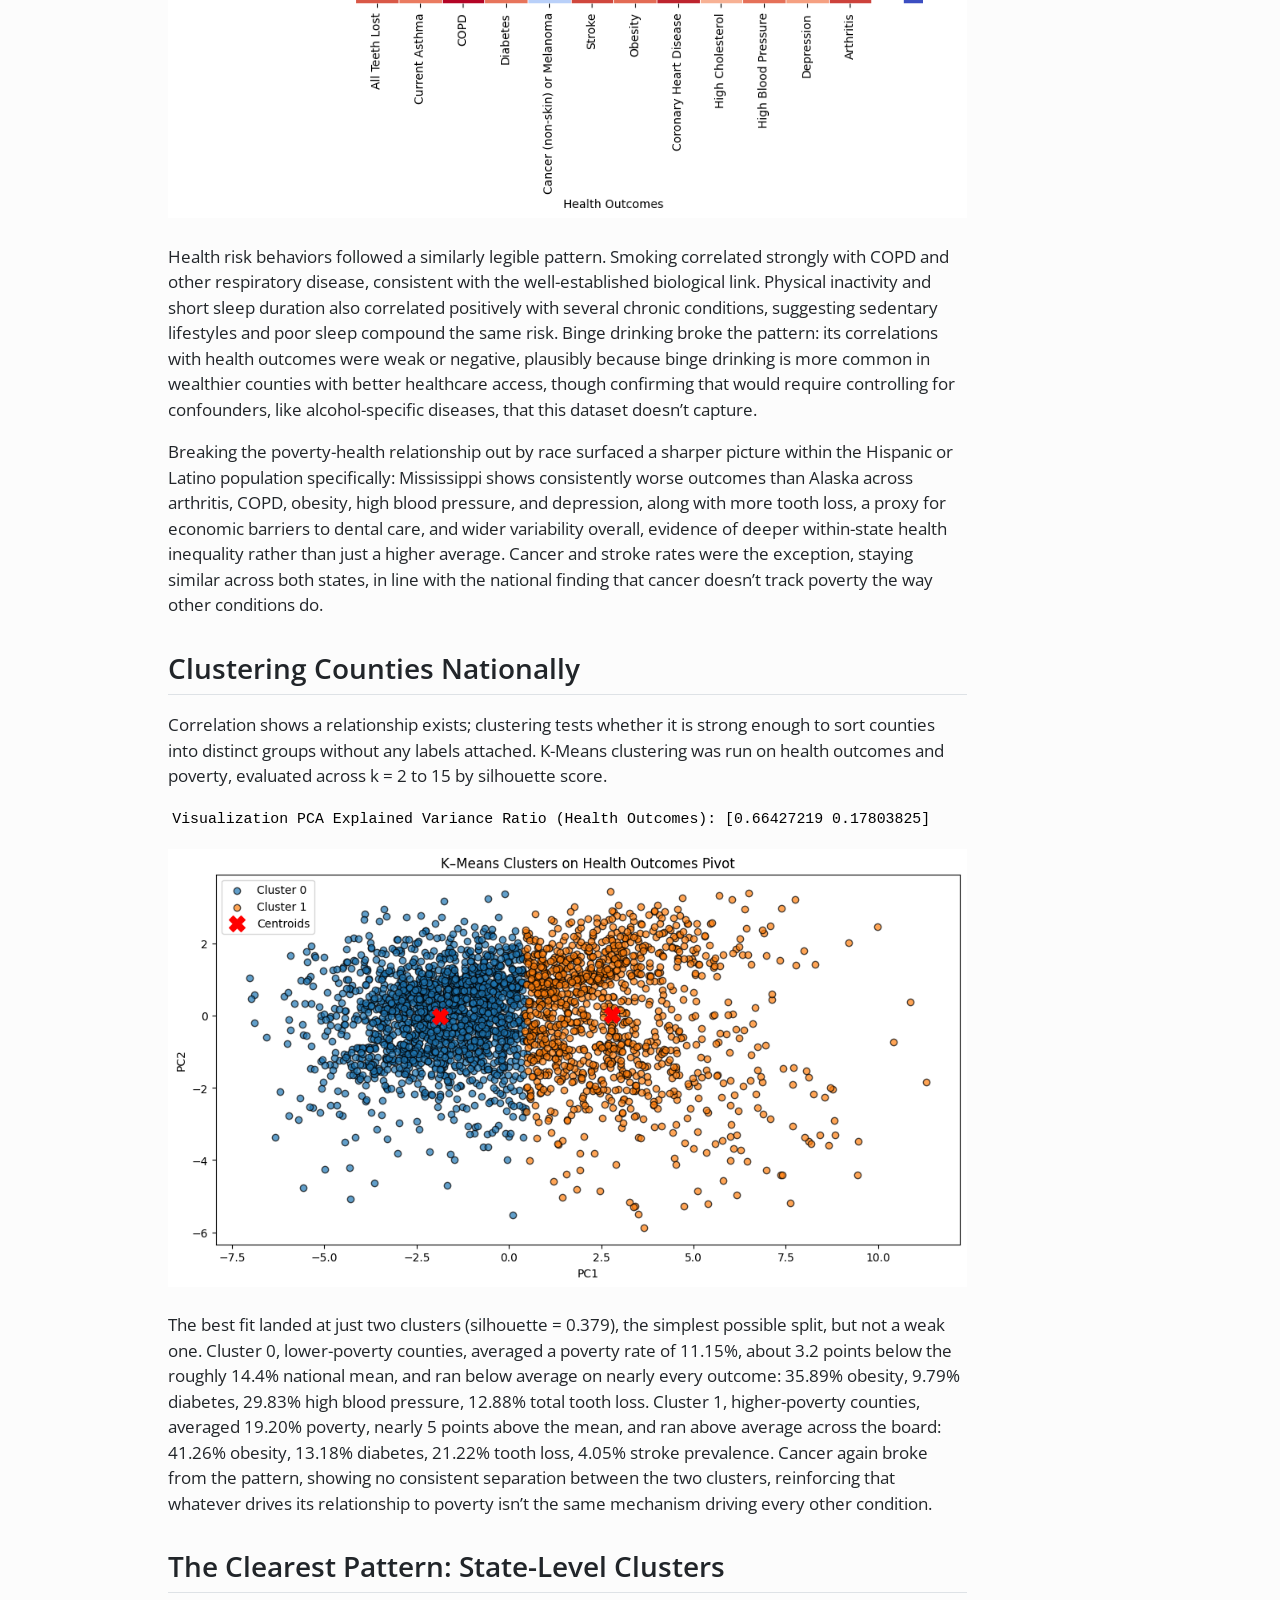
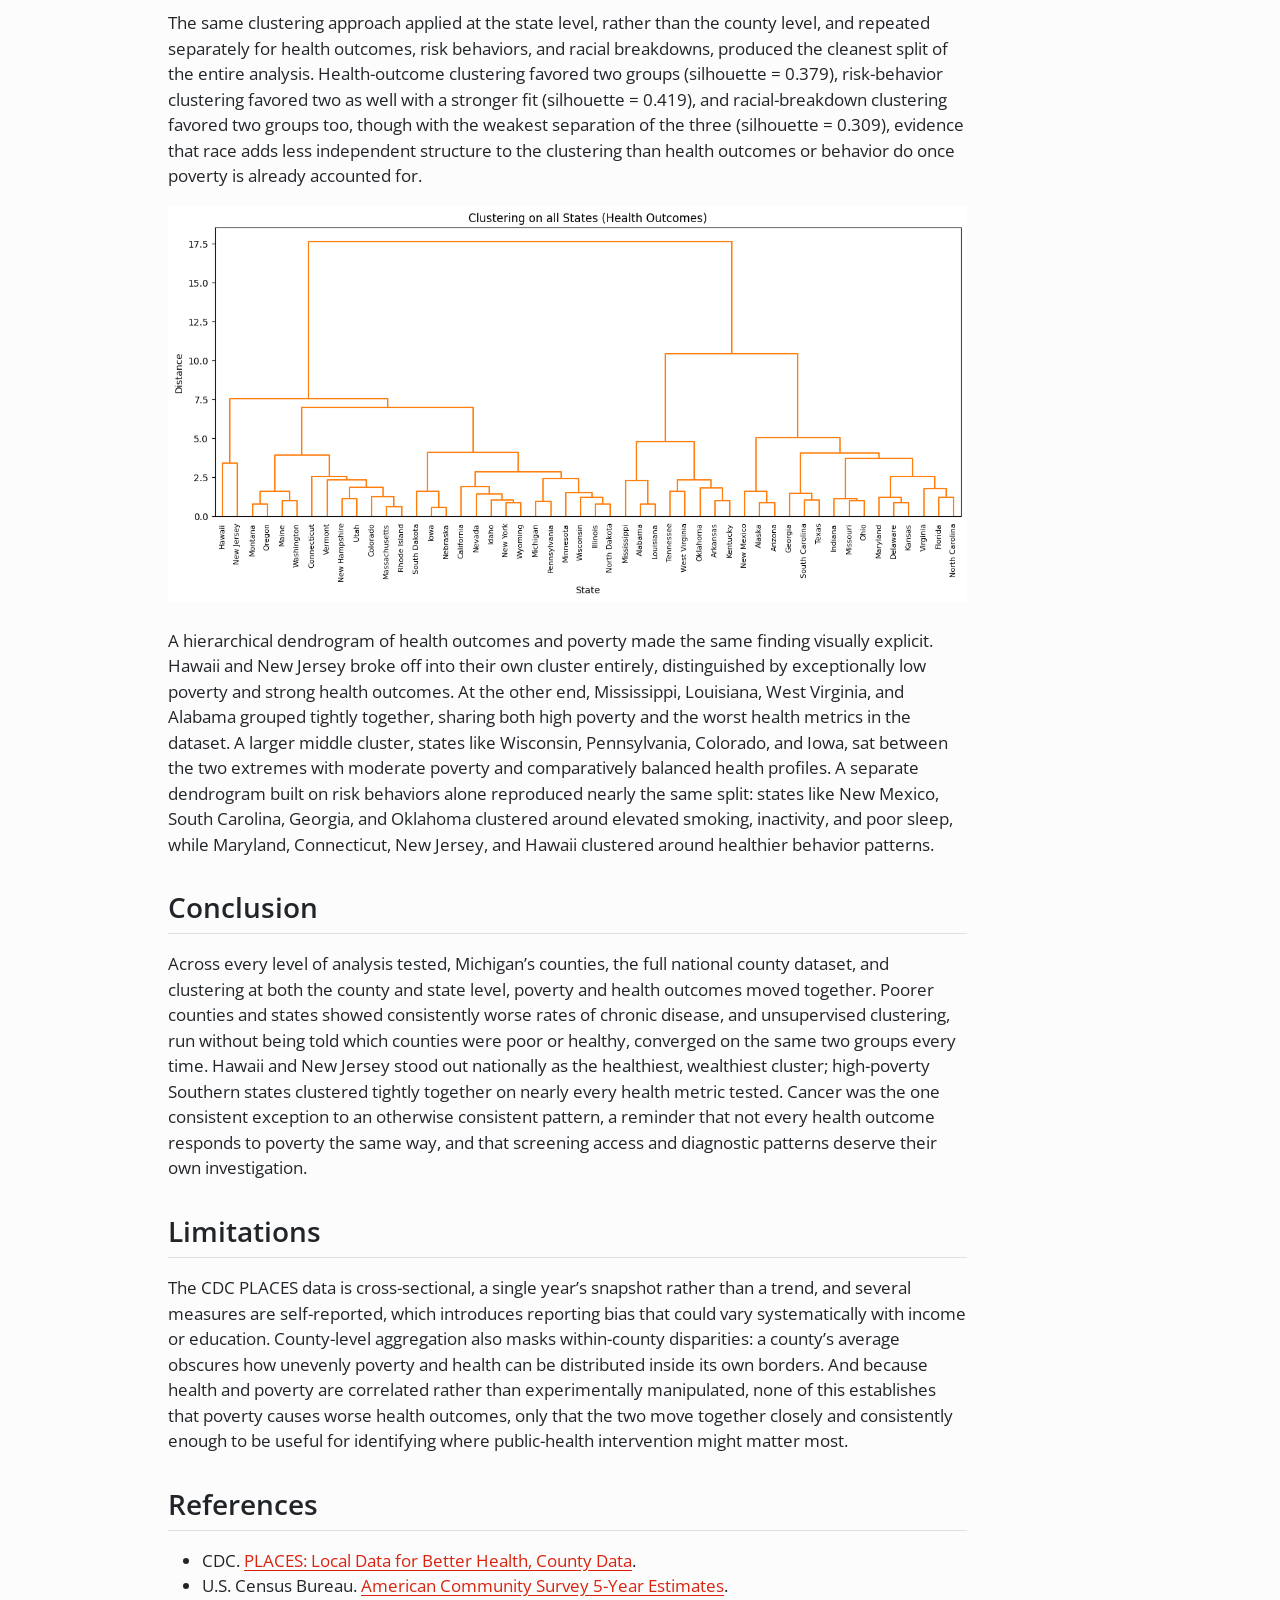
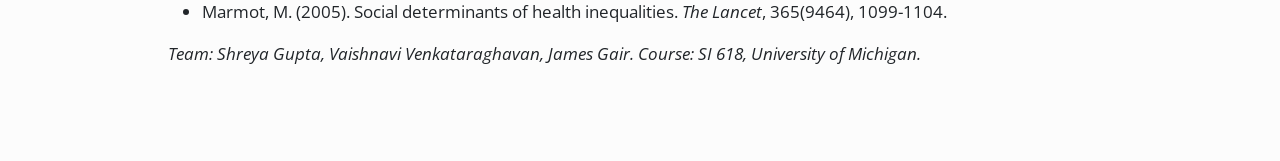
==== commit f1a141cf: "Rewrite new posts as journalistic data-analysis articles Restructure the festival-networks, county-h" ====
--- a/docs/posts/county-health-poverty/index.html
+++ b/docs/posts/county-health-poverty/index.html
@@ -6,7 +6,7 @@
 
 <meta name="viewport" content="width=device-width, initial-scale=1.0, user-scalable=yes">
 
-<meta name="dcterms.date" content="2026-02-09">
+<meta name="dcterms.date" content="2024-11-20">
 <meta name="description" content="Does poverty track with health outcomes across U.S. counties and states? Statistical testing and clustering on CDC PLACES and Census ACS data.">
 
 <title>Health and Poverty Across US Counties – Shreya Gupta</title>
@@ -115,18 +115,14 @@
     <h2 id="toc-title">On this page</h2>
    
   <ul>
-  <li><a href="#health-and-poverty-across-us-counties" id="toc-health-and-poverty-across-us-counties" class="nav-link active" data-scroll-target="#health-and-poverty-across-us-counties">Health and Poverty Across US Counties</a>
-  <ul class="collapse">
-  <li><a href="#setting-the-baseline-michigan" id="toc-setting-the-baseline-michigan" class="nav-link" data-scroll-target="#setting-the-baseline-michigan">Setting the Baseline: Michigan</a></li>
+  <li><a href="#setting-a-baseline-in-michigan" id="toc-setting-a-baseline-in-michigan" class="nav-link active" data-scroll-target="#setting-a-baseline-in-michigan">Setting a Baseline in Michigan</a></li>
   <li><a href="#does-poverty-predict-health-outcomes-nationwide" id="toc-does-poverty-predict-health-outcomes-nationwide" class="nav-link" data-scroll-target="#does-poverty-predict-health-outcomes-nationwide">Does Poverty Predict Health Outcomes Nationwide?</a></li>
-  <li><a href="#risk-behaviors-and-racial-disparities" id="toc-risk-behaviors-and-racial-disparities" class="nav-link" data-scroll-target="#risk-behaviors-and-racial-disparities">Risk Behaviors and Racial Disparities</a>
-  <ul class="collapse">
-  <li><a href="#positive-vs.-negative-correlations" id="toc-positive-vs.-negative-correlations" class="nav-link" data-scroll-target="#positive-vs.-negative-correlations"><strong>Positive vs.&nbsp;Negative Correlations</strong></a></li>
-  </ul></li>
-  <li><a href="#clustering-counties-and-states" id="toc-clustering-counties-and-states" class="nav-link" data-scroll-target="#clustering-counties-and-states">Clustering Counties and States</a></li>
+  <li><a href="#risk-behaviors-and-racial-disparities" id="toc-risk-behaviors-and-racial-disparities" class="nav-link" data-scroll-target="#risk-behaviors-and-racial-disparities">Risk Behaviors and Racial Disparities</a></li>
+  <li><a href="#clustering-counties-nationally" id="toc-clustering-counties-nationally" class="nav-link" data-scroll-target="#clustering-counties-nationally">Clustering Counties Nationally</a></li>
   <li><a href="#the-clearest-pattern-state-level-clusters" id="toc-the-clearest-pattern-state-level-clusters" class="nav-link" data-scroll-target="#the-clearest-pattern-state-level-clusters">The Clearest Pattern: State-Level Clusters</a></li>
-  <li><a href="#takeaway" id="toc-takeaway" class="nav-link" data-scroll-target="#takeaway">Takeaway</a></li>
-  </ul></li>
+  <li><a href="#conclusion" id="toc-conclusion" class="nav-link" data-scroll-target="#conclusion">Conclusion</a></li>
+  <li><a href="#limitations" id="toc-limitations" class="nav-link" data-scroll-target="#limitations">Limitations</a></li>
+  <li><a href="#references" id="toc-references" class="nav-link" data-scroll-target="#references">References</a></li>
   </ul>
 </nav>
     </div>
@@ -156,7 +152,7 @@
     <div>
     <div class="quarto-title-meta-heading">Published</div>
     <div class="quarto-title-meta-contents">
-      <p class="date">February 9, 2026</p>
+      <p class="date">November 20, 2024</p>
     </div>
   </div>
   
@@ -168,12 +164,9 @@
 </header>
 
 
-<section id="health-and-poverty-across-us-counties" class="level1">
-<h1>Health and Poverty Across US Counties</h1>
-<p><em>Team project for SI 618: Data Analysis and Manipulation, with Vaishnavi Venkataraghavan and James Gair. Full notebooks: <a href="https://github.com/shreya-gupta-um/us-county-health-poverty-analysis">GitHub</a>.</em></p>
-<p>We combined CDC PLACES county-level health data with Census ACS poverty and income data to ask a simple question: how much does poverty track with health outcomes across U.S. counties, and does that relationship hold up statistically once you look past Michigan to the rest of the country?</p>
-<section id="setting-the-baseline-michigan" class="level2">
-<h2 class="anchored" data-anchor-id="setting-the-baseline-michigan">Setting the Baseline: Michigan</h2>
+<p>This project investigates how closely poverty tracks with health outcomes across U.S. counties, and whether that relationship holds up once the analysis moves past a single state to a national, statistically tested comparison. Starting from Michigan and then merging CDC PLACES county-level health data, over 120,000 county-level health records, with Census American Community Survey (ACS) poverty and income estimates across 3,221 counties, this project asks three questions: does poverty rate meaningfully predict chronic-disease prevalence, which health risk behaviors and racial disparities travel alongside that relationship, and do counties and states naturally sort into distinct health-poverty profiles without being told the answer in advance?</p>
+<section id="setting-a-baseline-in-michigan" class="level2">
+<h2 class="anchored" data-anchor-id="setting-a-baseline-in-michigan">Setting a Baseline in Michigan</h2>
 <div id="cell-3" class="cell" data-execution_count="31">
 <div class="cell-output cell-output-display">
 <div>
@@ -183,13 +176,11 @@
 </div>
 </div>
 </div>
-<p>We can infer the following:</p>
-<p>The histogram reveals that most counties in Michigan have a median income ranging from <strong>$55k to $70k</strong>. However, there are some extreme tails and outliers–a few counties show median incomes <strong>below $50k</strong> and others above <strong>$90k</strong>. This might suggest that while the majority of counties fall within the middle-income range, there are certain areas with significantly lower or higher incomes which could contribute to regional income disparities.</p>
-<p>The box plot further confirms these trends by highlighting the spread of values.</p>
+<p>Before scaling up nationally, the analysis started close to home. Michigan’s county-level median household income clusters between roughly $55,000 and $70,000, with a visible tail at both ends: a handful of counties fall below $50,000, and a few climb above $90,000. That spread previewed the pattern the national analysis would later confirm at scale: income variation across counties is real, and it is not evenly distributed.</p>
 </section>
 <section id="does-poverty-predict-health-outcomes-nationwide" class="level2">
 <h2 class="anchored" data-anchor-id="does-poverty-predict-health-outcomes-nationwide">Does Poverty Predict Health Outcomes Nationwide?</h2>
-<p>Moving beyond Michigan, we merged the full CDC PLACES and Census ACS datasets, over 120,000 county-level health records, and tested whether poverty rate meaningfully predicts each health outcome.</p>
+<p>Moving beyond Michigan, the full CDC PLACES and Census ACS datasets were merged nationally and tested for whether poverty rate meaningfully predicts each health outcome.</p>
 <div id="cell-6" class="cell" data-execution_count="20">
 <div class="cell-output cell-output-display">
 <div>
@@ -199,48 +190,7 @@
 </div>
 </div>
 </div>
-<section id="this-scatterplot-with-a-regression-line-visualizes-the-relationship-between-poverty-rates-and-health-outcomes-highlighting-how-prevalence-changes-as-poverty-levels-rise." class="level4">
-<h4 class="anchored" data-anchor-id="this-scatterplot-with-a-regression-line-visualizes-the-relationship-between-poverty-rates-and-health-outcomes-highlighting-how-prevalence-changes-as-poverty-levels-rise.">This scatterplot with a regression line visualizes the relationship between <strong>poverty rates</strong> and <strong>health outcomes</strong>, highlighting how prevalence changes as poverty levels rise.</h4>
-<ol type="1">
-<li><strong>Clear Positive Trends</strong></li>
-</ol>
-<ul>
-<li>Four conditions—<strong>Obesity</strong>, <strong>High Blood Pressure</strong>, <strong>Diabetes</strong>, and <strong>Stroke</strong>—exhibit upward trends, meaning they become more prevalent as poverty rates increase.</li>
-<li>This suggests a strong correlation between higher poverty levels and the worsening of these chronic conditions.</li>
-</ul>
-<ol start="2" type="1">
-<li><strong>Strongest Association: Stroke</strong></li>
-</ol>
-<ul>
-<li>Among these conditions, Stroke has the steepest regression slope, suggesting it is most sensitive to poverty rate changes.</li>
-</ul>
-<ol start="3" type="1">
-<li><strong>Cancer (Non-Skin or Melanoma): The Exception</strong></li>
-</ol>
-<ul>
-<li>Unlike other conditions, <strong>Cancer</strong> shows a weaker or slightly negative slope, meaning its prevalence is less affected by poverty levels.</li>
-</ul>
-<ol start="4" type="1">
-<li><strong>Distribution &amp; Spread of Data Points</strong></li>
-</ol>
-<ul>
-<li>The scatter cloud varies for different conditions:
-<ul>
-<li>Obesity values are clustered between 25% and 45%, indicating that obesity is widespread but does not fluctuate dramatically between counties.</li>
-<li>Stroke prevalence ranges from 2% to significantly higher values, suggesting it may be more influenced by multiple factors.</li>
-</ul></li>
-</ul>
-<ol start="5" type="1">
-<li><strong>Regression Line &amp; Outliers</strong></li>
-</ol>
-<ul>
-<li>The black regression line visualizes the overall trend, reinforcing the relationship between poverty and health outcomes.</li>
-<li>However, outliers exist at both extremes:
-<ul>
-<li>Low-poverty counties with unexpectedly high health risks.</li>
-<li>High-poverty counties with better-than-expected health outcomes.</li>
-</ul></li>
-</ul>
+<p>Across the full national dataset, four chronic conditions rose consistently with county poverty rate: obesity, high blood pressure, diabetes, and stroke. Of the six outcomes tested, stroke’s relationship to poverty was the steepest and the most statistically pronounced, an analysis of variance across low-, medium-, and high-poverty counties put stroke’s F-statistic at 1,619.59, ahead of coronary heart disease (1,194.28), diabetes (1,176.48), high blood pressure (1,105.12), COPD (1,004.79), and arthritis (693.80). Cancer (non-skin or melanoma) was the outlier: it showed a weak, slightly negative relationship to poverty rather than the positive one every other condition displayed.</p>
 <div id="cell-8" class="cell" data-execution_count="22">
 <div class="cell-output cell-output-display">
 <div>
@@ -250,35 +200,11 @@
 </div>
 </div>
 </div>
-</section>
-<section id="each-bar-represents-the-correlation-coefficient-between-bp_total-poverty-rate-and-a-particular-health-outcome." class="level4">
-<h4 class="anchored" data-anchor-id="each-bar-represents-the-correlation-coefficient-between-bp_total-poverty-rate-and-a-particular-health-outcome.">Each bar represents the <strong>correlation coefficient</strong> between <strong>BP_Total%</strong> (poverty rate) and a particular health outcome.</h4>
-<ol type="1">
-<li><strong>Positive vs.&nbsp;Negative Correlations</strong></li>
-</ol>
-<ul>
-<li>Bars extending to the right of zero indicate positive correlations, meaning the condition becomes more prevalent as poverty increases (e.g., Stroke, Coronary Heart Disease, Diabetes).</li>
-<li>Bars extending to the left indicate a negative correlation, meaning the condition is less prevalent in higher-poverty areas (Cancer).</li>
-</ul>
-<ol start="2" type="1">
-<li><strong>Relative Strength of Correlations</strong></li>
-</ol>
-<ul>
-<li>Stroke has the strongest positive correlation, reinforcing the earlier observation that stroke prevalence is highly sensitive to poverty levels.</li>
-<li>Cancer is the only condition with a negative correlation, suggesting that higher poverty may be linked to lower reported prevalence—possibly due to differences in screening rates, diagnostic access, or underreporting in poorer counties.</li>
-</ul>
-<ol start="3" type="1">
-<li><strong>Moderate to Strong Correlations</strong></li>
-</ol>
-<ul>
-<li>Most conditions—Arthritis, Obesity, High Cholesterol, High Blood Pressure, and Diabetes—fall in the moderate to strong positive correlation range (0.3–0.7), suggesting a consistent association between poverty and these chronic diseases.</li>
-<li>Depression (~0.2 correlation) shows a weaker relationship with poverty, indicating that mental health outcomes are influenced by additional socioeconomic or cultural factors beyond income alone.</li>
-</ul>
-</section>
+<p>A correlation breakdown across the same six outcomes confirmed the pattern: nearly every chronic condition, arthritis, obesity, high cholesterol, high blood pressure, diabetes, correlated positively with poverty rate at a moderate-to-strong level (0.3 to 0.7). Depression correlated more weakly (around 0.2), suggesting mental-health outcomes are shaped by more than income alone. Cancer was the single negative correlation in the set, a pattern that likely says as much about screening and diagnostic access as it does about underlying disease risk: lower-poverty counties may simply catch and report more cancer, not have less of it.</p>
 </section>
 <section id="risk-behaviors-and-racial-disparities" class="level2">
 <h2 class="anchored" data-anchor-id="risk-behaviors-and-racial-disparities">Risk Behaviors and Racial Disparities</h2>
-<p>We also looked at health risk behaviors (smoking, inactivity, and similar) and at how the poverty-health relationship differs across racial groups.</p>
+<p>The analysis also looked at health risk behaviors (smoking, inactivity, sleep, and similar) and at how the poverty-health relationship differs across racial groups.</p>
 <div id="cell-11" class="cell" data-execution_count="32">
 <div class="cell-output cell-output-display">
 <div>
@@ -288,66 +214,12 @@
 </div>
 </div>
 </div>
-<section id="each-cell-represents-the-linear-correlation-coefficient-between-a-health-risk-behavior-rows-and-a-health-outcome-columns.-the-color-intensity-reflects-the-strength-and-direction-of-the-correlation." class="level4">
-<h4 class="anchored" data-anchor-id="each-cell-represents-the-linear-correlation-coefficient-between-a-health-risk-behavior-rows-and-a-health-outcome-columns.-the-color-intensity-reflects-the-strength-and-direction-of-the-correlation.">Each cell represents the <strong>linear correlation coefficient</strong> between a <strong>health risk behavior</strong> (rows) and a <strong>health outcome</strong> (columns). The <strong>color intensity</strong> reflects the strength and direction of the correlation.</h4>
-</section>
-<section id="positive-vs.-negative-correlations" class="level3">
-<h3 class="anchored" data-anchor-id="positive-vs.-negative-correlations"><strong>Positive vs.&nbsp;Negative Correlations</strong></h3>
-<ul>
-<li><strong>Warm colors</strong> (reds) indicate <strong>strong positive correlations</strong>, meaning that as the health risk behavior increases, the corresponding health outcome also tends to increase.</li>
-<li><strong>Cool colors</strong> (blues) represent <strong>negative or weaker correlations</strong>, suggesting an inverse or negligible relationship.</li>
-</ul>
-<ol type="1">
-<li><strong>Strong Positive Correlations</strong></li>
-</ol>
-<ul>
-<li>Current cigarette smoking is strongly correlated with COPD and other respiratory diseases, reinforcing well-established links between smoking and lung damage.</li>
-<li>Physical inactivity and short sleep duration exhibit consistent positive correlations with several chronic conditions, suggesting that sedentary lifestyles and poor sleep patterns may contribute to overall health decline.</li>
-</ul>
-<ol start="2" type="1">
-<li><strong>Weaker or Negative Correlations</strong></li>
-</ol>
-<ul>
-<li>Binge drinking appears to have weak or negative correlations with many health outcomes.</li>
-<li>One possible explanation is that binge drinking is more prevalent in relatively wealthier populations, where better access to healthcare and other lifestyle factors may mitigate some of its negative effects.</li>
-<li>However, this claim requires further research to account for confounding factors such as alcohol-related diseases (e.g., liver disease) that might not be captured in this dataset.</li>
-</ul>
-<p><strong>Hispanic or Latino:</strong></p>
-<ol type="1">
-<li><strong>Worse Health Outcomes in Mississippi</strong></li>
-</ol>
-<ul>
-<li>Mississippi has higher rates of arthritis, COPD, obesity, and high blood pressure compared to Alaska, suggesting poorer **health overall.</li>
-</ul>
-<ol start="2" type="1">
-<li><strong>Mental Health and Chronic Illnesses Worse in Mississippi</strong></li>
-</ol>
-<ul>
-<li>Depression and cardiovascular risks are higher in Mississippi.</li>
-</ul>
-<ol start="3" type="1">
-<li><strong>Greater Health Inequality in Mississippi</strong></li>
-</ol>
-<ul>
-<li>Mississippi shows more health variability, especially in obesity and high cholesterol, pointing to wider disparities.</li>
-</ul>
-<ol start="4" type="1">
-<li><strong>Oral Health Worse in Mississippi</strong></li>
-</ol>
-<ul>
-<li>Higher rates of tooth loss in Mississippi suggest economic barriers to dental care.</li>
-</ul>
-<ol start="5" type="1">
-<li><strong>Similar Cancer and Stroke Rates</strong></li>
-</ol>
-<ul>
-<li>Cancer and stroke rates are similar between states, implying factors beyond poverty influence these conditions.</li>
-</ul>
-</section>
-</section>
-<section id="clustering-counties-and-states" class="level2">
-<h2 class="anchored" data-anchor-id="clustering-counties-and-states">Clustering Counties and States</h2>
-<p>Finally, we used K-Means and hierarchical clustering to see whether counties, and states, naturally group into distinct poverty/health profiles without giving the model any labels.</p>
+<p>Health risk behaviors followed a similarly legible pattern. Smoking correlated strongly with COPD and other respiratory disease, consistent with the well-established biological link. Physical inactivity and short sleep duration also correlated positively with several chronic conditions, suggesting sedentary lifestyles and poor sleep compound the same risk. Binge drinking broke the pattern: its correlations with health outcomes were weak or negative, plausibly because binge drinking is more common in wealthier counties with better healthcare access, though confirming that would require controlling for confounders, like alcohol-specific diseases, that this dataset doesn’t capture.</p>
+<p>Breaking the poverty-health relationship out by race surfaced a sharper picture within the Hispanic or Latino population specifically: Mississippi shows consistently worse outcomes than Alaska across arthritis, COPD, obesity, high blood pressure, and depression, along with more tooth loss, a proxy for economic barriers to dental care, and wider variability overall, evidence of deeper within-state health inequality rather than just a higher average. Cancer and stroke rates were the exception, staying similar across both states, in line with the national finding that cancer doesn’t track poverty the way other conditions do.</p>
+</section>
+<section id="clustering-counties-nationally" class="level2">
+<h2 class="anchored" data-anchor-id="clustering-counties-nationally">Clustering Counties Nationally</h2>
+<p>Correlation shows a relationship exists; clustering tests whether it is strong enough to sort counties into distinct groups without any labels attached. K-Means clustering was run on health outcomes and poverty, evaluated across k = 2 to 15 by silhouette score.</p>
 <div id="ca163341" class="cell" data-execution_count="15">
 <div class="cell-output cell-output-stdout">
 <pre><code>Visualization PCA Explained Variance Ratio (Health Outcomes): [0.66427219 0.17803825]</code></pre>
@@ -360,44 +232,11 @@
 </div>
 </div>
 </div>
-<p>We can gather the following insights from our <strong>two</strong> clusters on health outcomes and poverty levels:</p>
-<section id="cluster-0-lower-poverty-better-health-outcomes" class="level4">
-<h4 class="anchored" data-anchor-id="cluster-0-lower-poverty-better-health-outcomes"><strong>Cluster 0: Lower-Poverty, Better Health Outcomes</strong></h4>
-<ul>
-<li><strong>BP_ Total% is 11.15</strong>, which is <strong>3.23 percentage points below the national average</strong> — indicating this cluster contains <strong>counties with relatively low poverty rates</strong>.</li>
-<li>Health outcomes are generally better than average:
-<ul>
-<li><strong>Obesity (35.89%)</strong>, <strong>diabetes (9.79%)</strong>, <strong>high blood pressure (29.83%)</strong>, and <strong>all teeth lost (12.88%)</strong> are all <strong>lower than the national averages</strong>.</li>
-<li>This cluster is <strong>below the mean</strong> in nearly every major health condition, suggesting healthier populations and potentially better healthcare access.</li>
-<li><strong>Cancer</strong> doesn’t follow this trend, as evidenced by our <strong>Project Part 2</strong> analysis that it doesn’t have a positive correlation with increasing poverty levels.</li>
-</ul></li>
-</ul>
-<hr>
-</section>
-<section id="cluster-1-higher-poverty-poorer-health-outcomes" class="level4">
-<h4 class="anchored" data-anchor-id="cluster-1-higher-poverty-poorer-health-outcomes"><strong>Cluster 1: Higher-Poverty, Poorer Health Outcomes</strong></h4>
-<ul>
-<li><strong>BP_ Total% is 19.20</strong>, which is <strong>4.81 percentage points above the national average</strong> — showing this cluster includes <strong>counties with significantly higher poverty levels</strong>.</li>
-<li>Health outcomes are worse across the board:
-<ul>
-<li>Higher rates of <strong>obesity (41.26%)</strong>, <strong>diabetes (13.18%)</strong>, <strong>tooth loss (21.22%)</strong>, and <strong>stroke (4.05%)</strong>.</li>
-<li>This cluster is <strong>consistently above the overall mean</strong> in almost all categories, showing clear signs of health disparities.</li>
-<li><strong>Cancer</strong>, again, doesn’t follow this trend.</li>
-</ul></li>
-</ul>
-<hr>
-</section>
-<section id="key-takeaway" class="level4">
-<h4 class="anchored" data-anchor-id="key-takeaway"><strong>Key Takeaway</strong></h4>
-<ul>
-<li>These results clearly separate counties into two groups that reflect <strong>socioeconomic and health divides</strong>.</li>
-<li><strong>Cluster 0</strong> includes healthier, wealthier counties, while <strong>Cluster 1</strong> includes more disadvantaged areas with worse health outcomes.</li>
-<li>This supports previous findings from <strong>Project Part 2</strong> that poverty is deeply tied to public health — and further validates the use of clustering to uncover structural patterns in population health data.</li>
-</ul>
-</section>
+<p>The best fit landed at just two clusters (silhouette = 0.379), the simplest possible split, but not a weak one. Cluster 0, lower-poverty counties, averaged a poverty rate of 11.15%, about 3.2 points below the roughly 14.4% national mean, and ran below average on nearly every outcome: 35.89% obesity, 9.79% diabetes, 29.83% high blood pressure, 12.88% total tooth loss. Cluster 1, higher-poverty counties, averaged 19.20% poverty, nearly 5 points above the mean, and ran above average across the board: 41.26% obesity, 13.18% diabetes, 21.22% tooth loss, 4.05% stroke prevalence. Cancer again broke from the pattern, showing no consistent separation between the two clusters, reinforcing that whatever drives its relationship to poverty isn’t the same mechanism driving every other condition.</p>
 </section>
 <section id="the-clearest-pattern-state-level-clusters" class="level2">
 <h2 class="anchored" data-anchor-id="the-clearest-pattern-state-level-clusters">The Clearest Pattern: State-Level Clusters</h2>
+<p>The same clustering approach applied at the state level, rather than the county level, and repeated separately for health outcomes, risk behaviors, and racial breakdowns, produced the cleanest split of the entire analysis. Health-outcome clustering favored two groups (silhouette = 0.379), risk-behavior clustering favored two as well with a stronger fit (silhouette = 0.419), and racial-breakdown clustering favored two groups too, though with the weakest separation of the three (silhouette = 0.309), evidence that race adds less independent structure to the clustering than health outcomes or behavior do once poverty is already accounted for.</p>
 <div id="37fe356d" class="cell" data-execution_count="33">
 <div class="cell-output cell-output-display">
 <div>
@@ -407,14 +246,26 @@
 </div>
 </div>
 </div>
-<p>The dendrogram reveals that <strong>Hawaii and New Jersey</strong> form a unique cluster, standing apart from all other states — reflecting their <strong>exceptionally low total poverty rates and strong health outcomes</strong>. At the other end, states like <strong>Mississippi, Louisiana, West Virginia, and Alabama</strong> are tightly grouped, highlighting their <strong>shared high total poverty and the worst health metrics</strong>. A large middle group of states (e.g., <strong>Wisconsin, Pennsylvania, Colorado, Iowa</strong>) clusters closer together, suggesting <strong>moderate poverty levels and relatively balanced health profiles</strong>.</p>
-</section>
-<section id="takeaway" class="level2">
-<h2 class="anchored" data-anchor-id="takeaway">Takeaway</h2>
-<p>Across every level of analysis, poverty and health outcomes moved together, poorer counties and states showed consistently worse rates of chronic disease, and clustering confirmed it wasn’t just a Michigan pattern. Hawaii and New Jersey stood out nationally as the healthiest, wealthiest cluster, while high-poverty Southern states clustered tightly together on nearly every health metric we tested.</p>
-
-
-</section>
+<p>A hierarchical dendrogram of health outcomes and poverty made the same finding visually explicit. Hawaii and New Jersey broke off into their own cluster entirely, distinguished by exceptionally low poverty and strong health outcomes. At the other end, Mississippi, Louisiana, West Virginia, and Alabama grouped tightly together, sharing both high poverty and the worst health metrics in the dataset. A larger middle cluster, states like Wisconsin, Pennsylvania, Colorado, and Iowa, sat between the two extremes with moderate poverty and comparatively balanced health profiles. A separate dendrogram built on risk behaviors alone reproduced nearly the same split: states like New Mexico, South Carolina, Georgia, and Oklahoma clustered around elevated smoking, inactivity, and poor sleep, while Maryland, Connecticut, New Jersey, and Hawaii clustered around healthier behavior patterns.</p>
+</section>
+<section id="conclusion" class="level2">
+<h2 class="anchored" data-anchor-id="conclusion">Conclusion</h2>
+<p>Across every level of analysis tested, Michigan’s counties, the full national county dataset, and clustering at both the county and state level, poverty and health outcomes moved together. Poorer counties and states showed consistently worse rates of chronic disease, and unsupervised clustering, run without being told which counties were poor or healthy, converged on the same two groups every time. Hawaii and New Jersey stood out nationally as the healthiest, wealthiest cluster; high-poverty Southern states clustered tightly together on nearly every health metric tested. Cancer was the one consistent exception to an otherwise consistent pattern, a reminder that not every health outcome responds to poverty the same way, and that screening access and diagnostic patterns deserve their own investigation.</p>
+</section>
+<section id="limitations" class="level2">
+<h2 class="anchored" data-anchor-id="limitations">Limitations</h2>
+<p>The CDC PLACES data is cross-sectional, a single year’s snapshot rather than a trend, and several measures are self-reported, which introduces reporting bias that could vary systematically with income or education. County-level aggregation also masks within-county disparities: a county’s average obscures how unevenly poverty and health can be distributed inside its own borders. And because health and poverty are correlated rather than experimentally manipulated, none of this establishes that poverty causes worse health outcomes, only that the two move together closely and consistently enough to be useful for identifying where public-health intervention might matter most.</p>
+</section>
+<section id="references" class="level2">
+<h2 class="anchored" data-anchor-id="references">References</h2>
+<ul>
+<li>CDC. <a href="https://data.cdc.gov/500-Cities-Places/PLACES-Local-Data-for-Better-Health-County-Data-20/swc5-untb/about_data">PLACES: Local Data for Better Health, County Data</a>.</li>
+<li>U.S. Census Bureau. <a href="https://www.census.gov/data/developers/data-sets.html">American Community Survey 5-Year Estimates</a>.</li>
+<li>Marmot, M. (2005). Social determinants of health inequalities. <em>The Lancet</em>, 365(9464), 1099-1104.</li>
+</ul>
+<p><em>Team: Shreya Gupta, Vaishnavi Venkataraghavan, James Gair. Course: SI 618, University of Michigan.</em></p>
+
+
 </section>
 
 </main> <!-- /main -->
